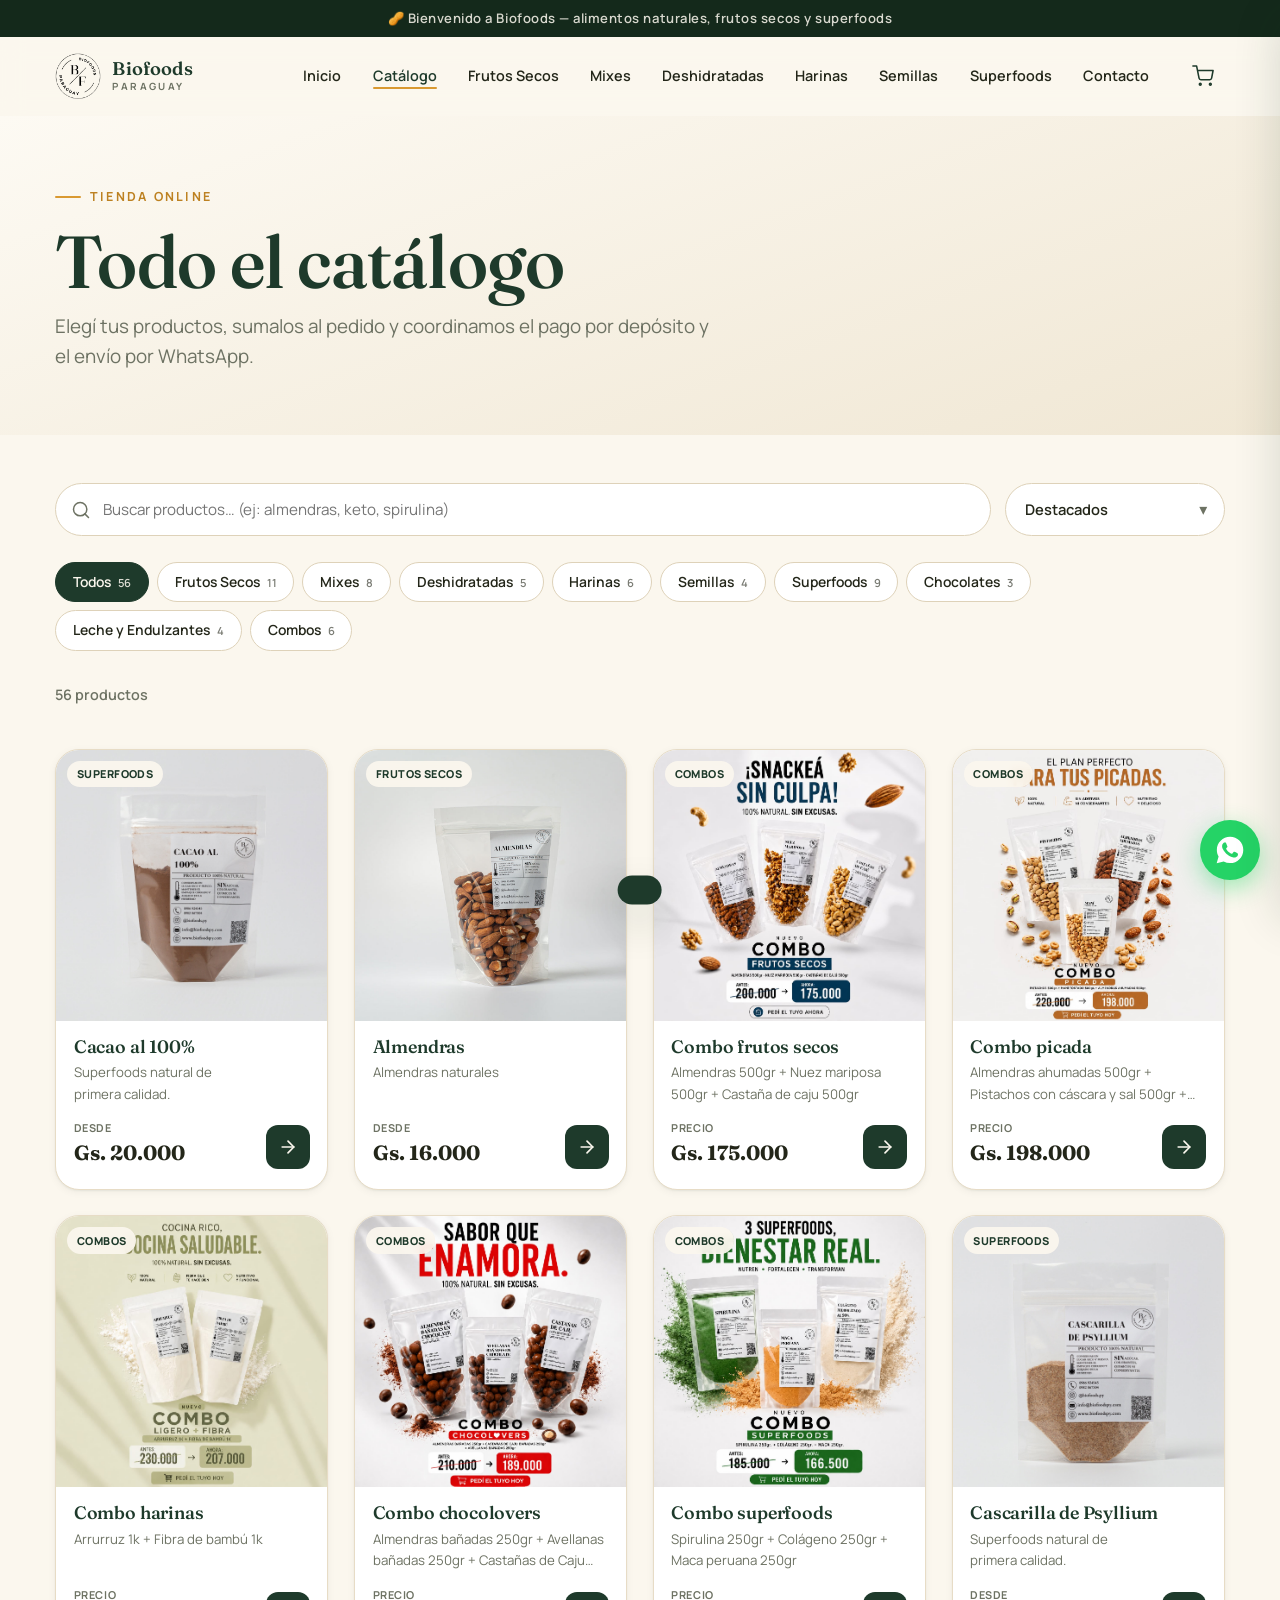
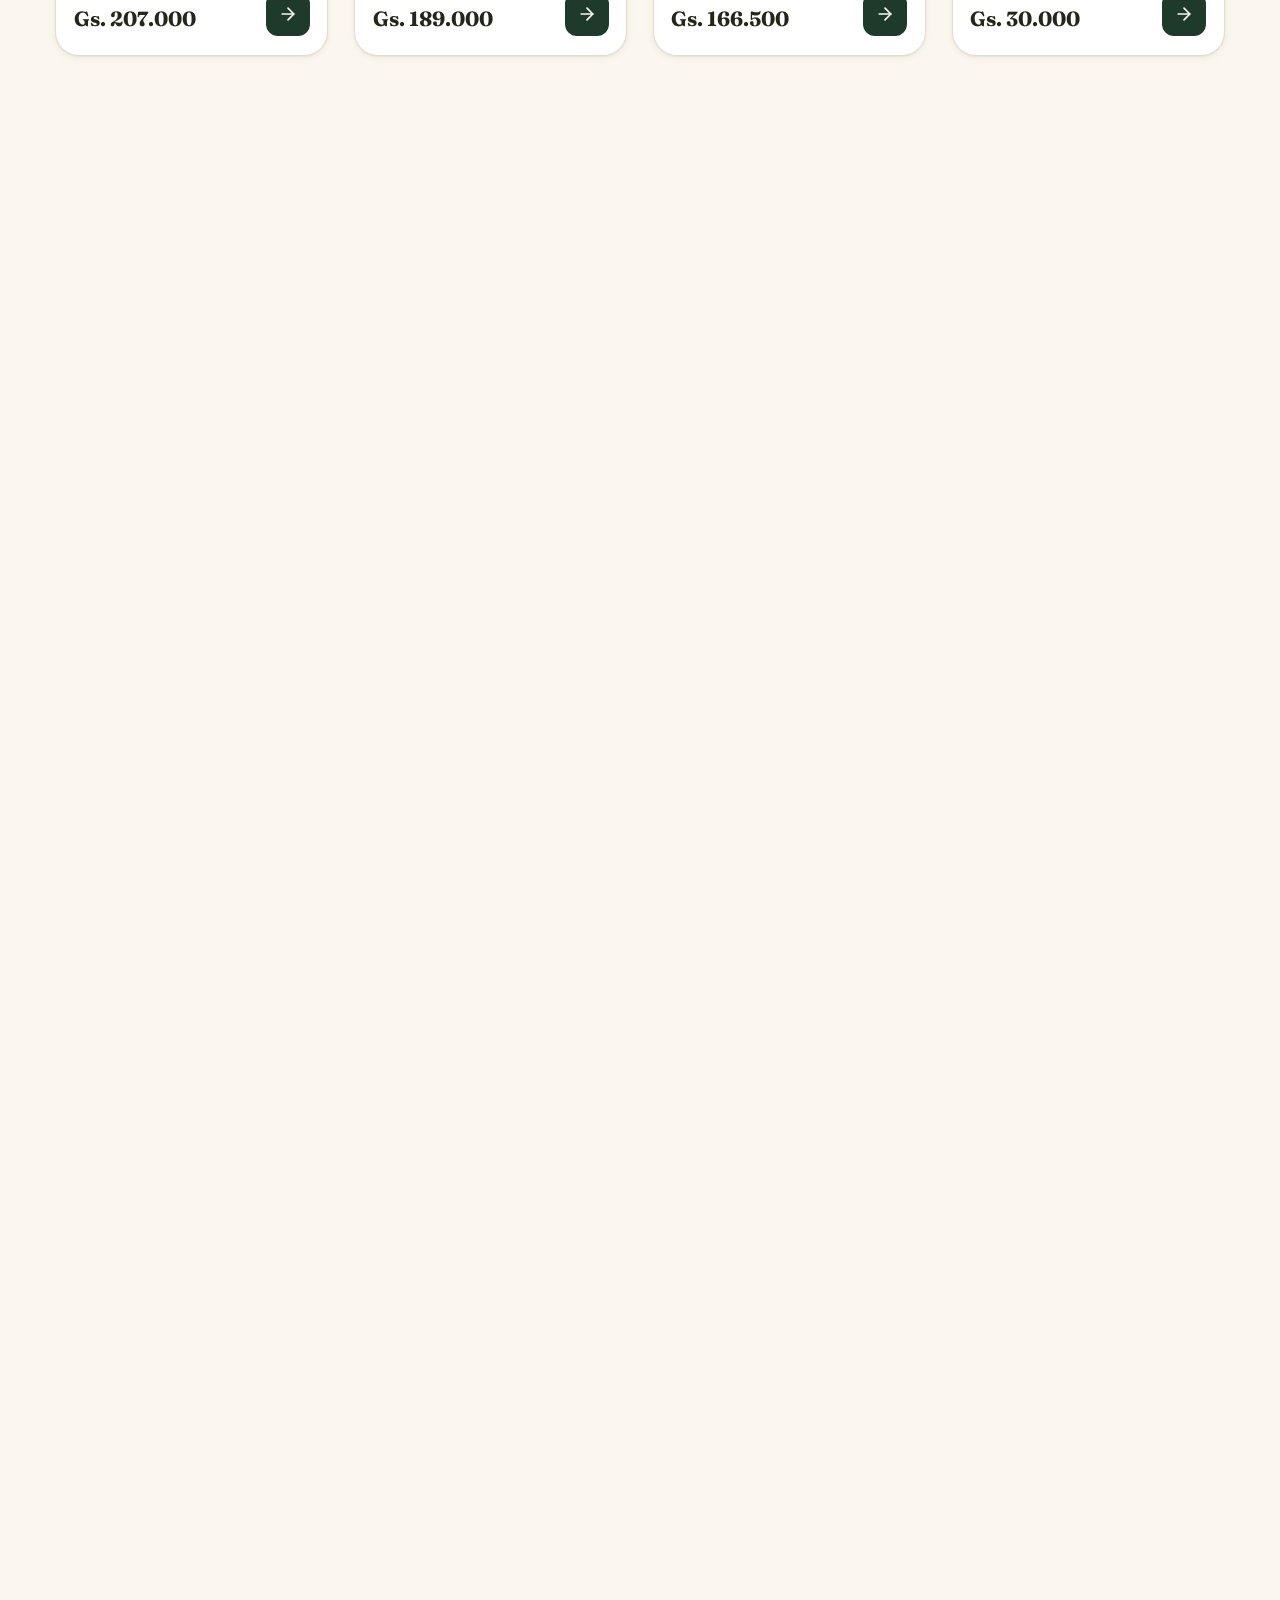
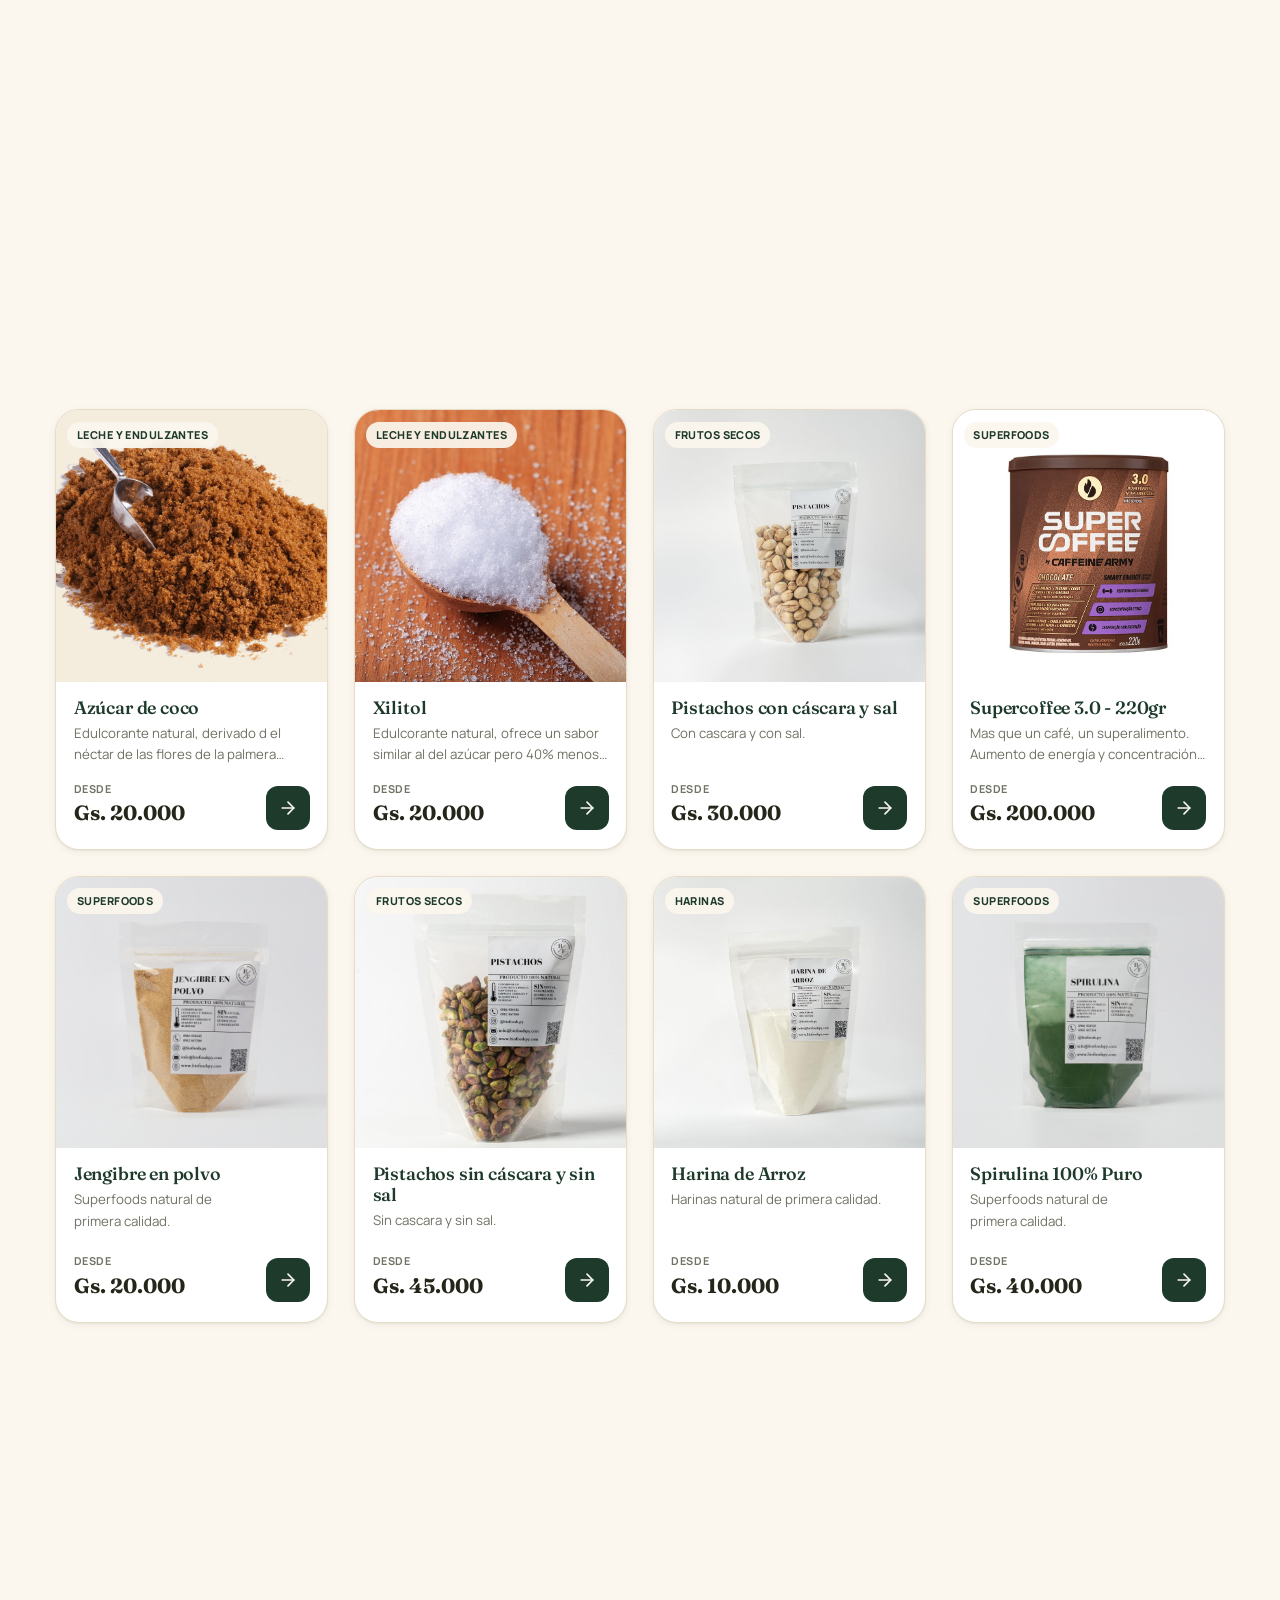
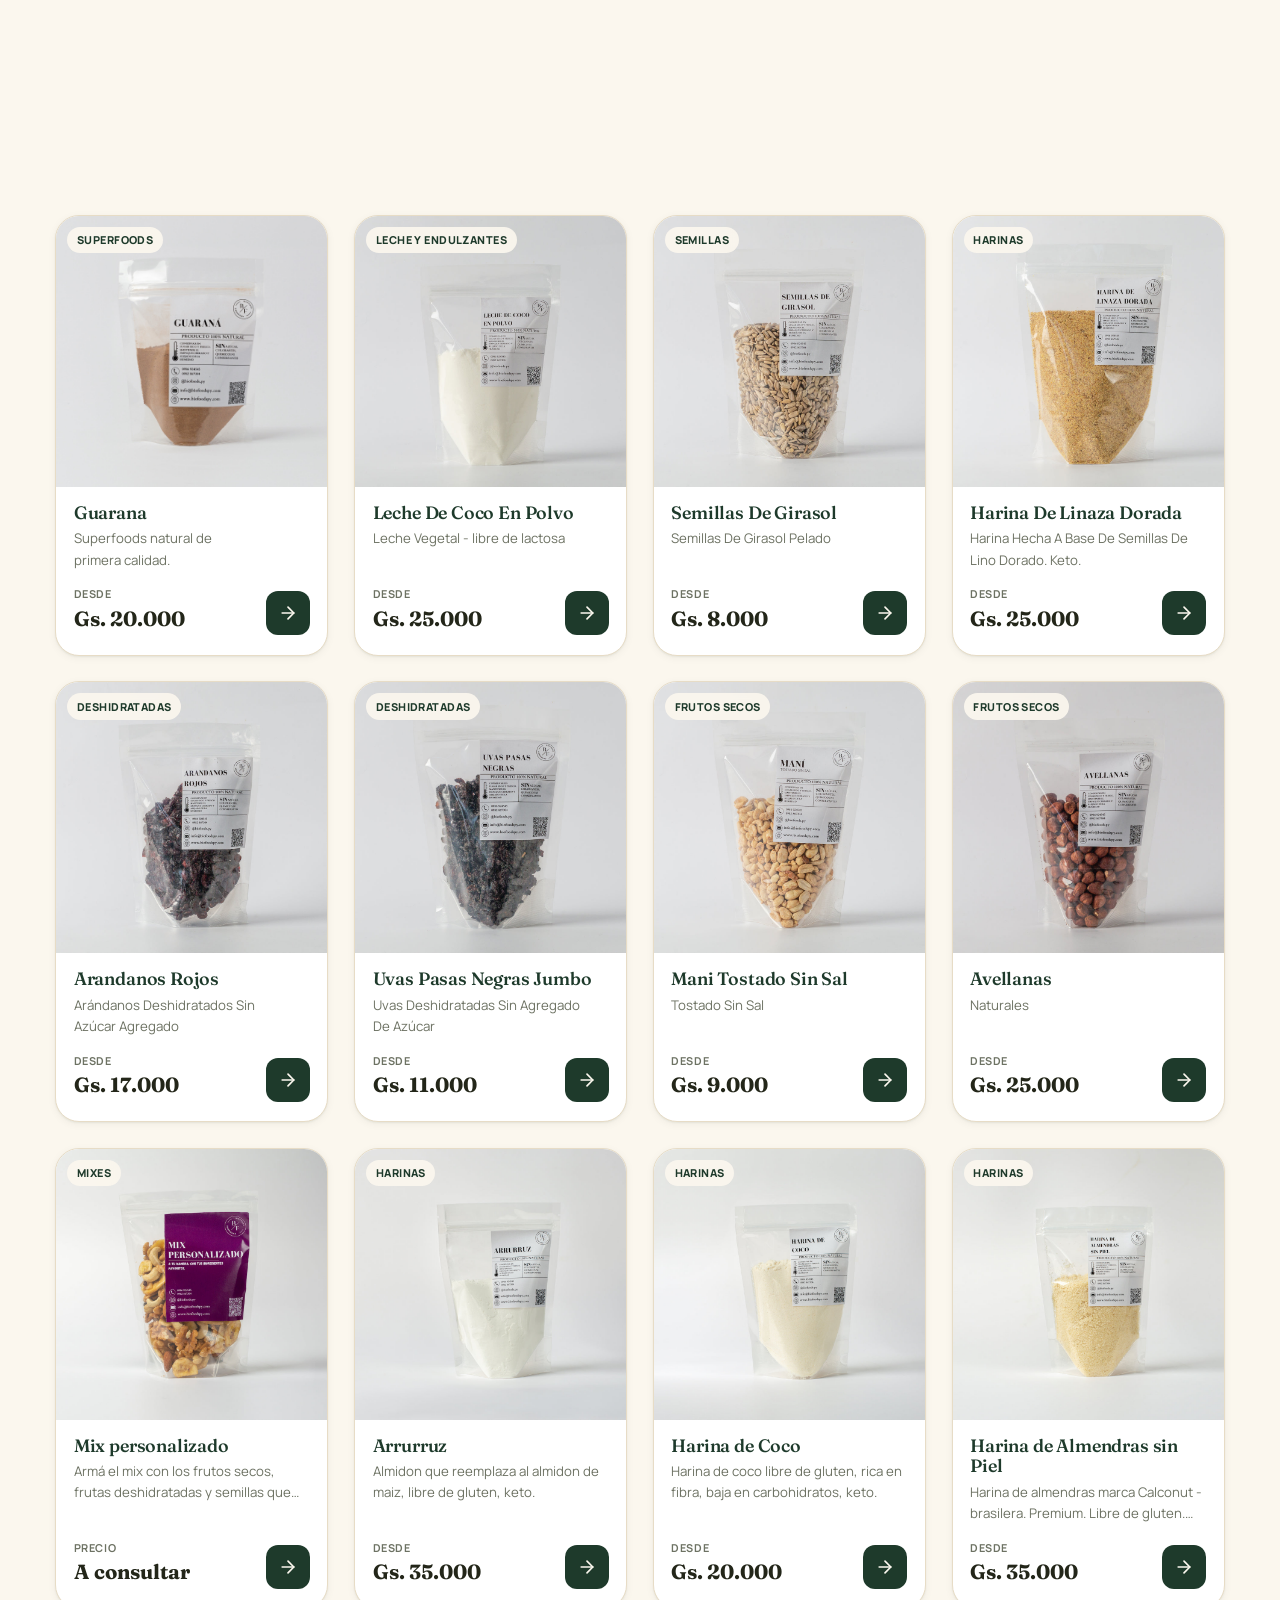
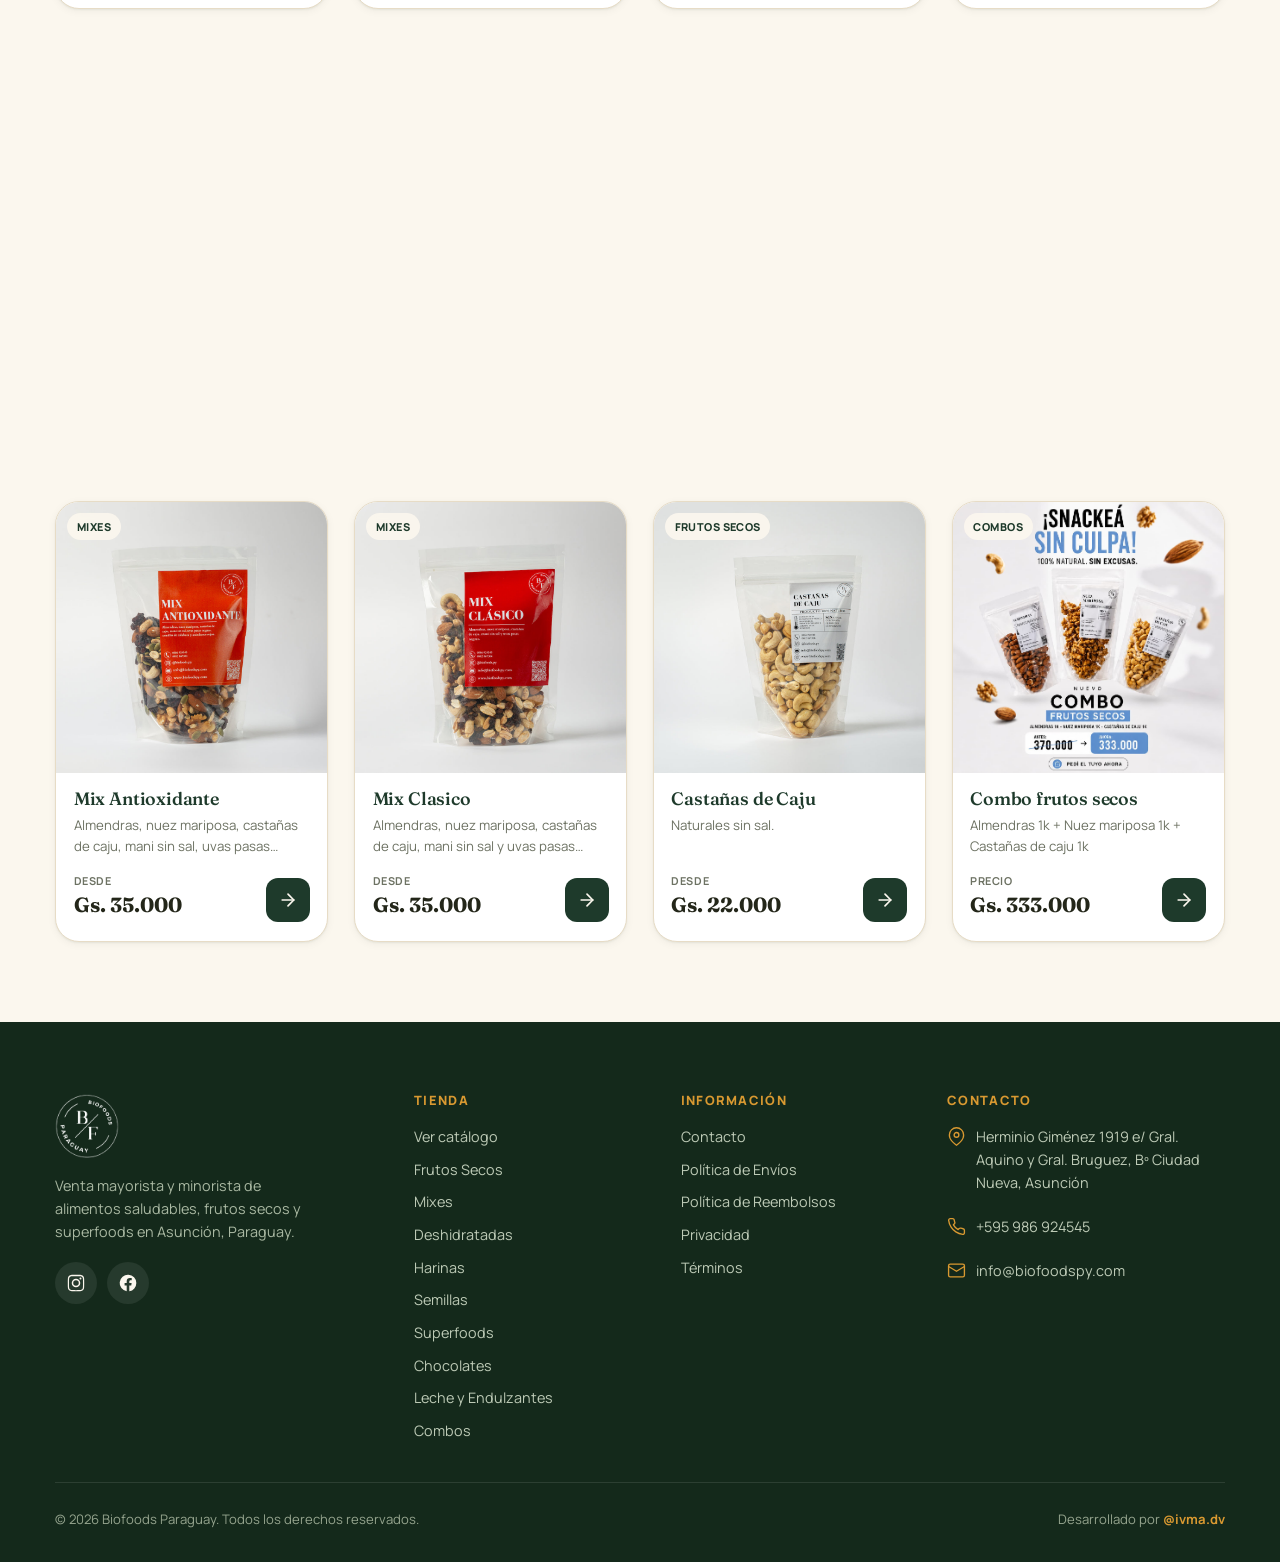
==== catalogo.html @ 7084b458 "Rediseño completo del sitio Biofoods Paraguay (2026) Reconstrucción front-end vanilla (HTML/CSS/JS) " ====
<!DOCTYPE html>
<html lang="es">
<head>
<meta charset="UTF-8">
<meta name="viewport" content="width=device-width, initial-scale=1.0">
<title>Catálogo — Biofoods Paraguay</title>
<meta name="description" content="Explorá todo el catálogo de Biofoods: frutos secos, mixes, frutas deshidratadas, harinas, semillas, superfoods, chocolates, combos y más.">
<link rel="icon" href="assets/img/logo-black.png">
<link rel="preconnect" href="https://fonts.googleapis.com">
<link rel="preconnect" href="https://fonts.gstatic.com" crossorigin>
<link href="https://fonts.googleapis.com/css2?family=Fraunces:opsz,wght@9..144,400;9..144,500;9..144,560;9..144,600&family=Manrope:wght@400;500;600;700;800&display=swap" rel="stylesheet">
<link rel="stylesheet" href="css/styles.css">
</head>
<body data-page="catalog">
<div id="header-root"></div>

<main>
  <section class="page-hero">
    <div class="container">
      <span class="eyebrow">Tienda online</span>
      <h1 id="catTitle">Todo el catálogo</h1>
      <p class="lead">Elegí tus productos, sumalos al pedido y coordinamos el pago por depósito y el envío por WhatsApp.</p>
    </div>
  </section>

  <section class="catalog-head">
    <div class="container">
      <div class="filter-bar">
        <div class="search-box">
          <svg viewBox="0 0 24 24" fill="none" stroke="currentColor" stroke-width="1.8" stroke-linecap="round"><circle cx="11" cy="11" r="8"/><line x1="21" y1="21" x2="16.65" y2="16.65"/></svg>
          <input id="catSearch" type="search" placeholder="Buscar productos… (ej: almendras, keto, spirulina)" aria-label="Buscar productos">
        </div>
        <div class="select-wrap">
          <select id="catSort" aria-label="Ordenar">
            <option value="featured">Destacados</option>
            <option value="price-asc">Precio: menor a mayor</option>
            <option value="price-desc">Precio: mayor a menor</option>
            <option value="az">Nombre A-Z</option>
          </select>
        </div>
      </div>
      <div class="chips" id="catChips"></div>
      <p class="result-info" id="catResult"></p>
    </div>
  </section>

  <section class="container" style="padding-bottom:clamp(3rem,7vw,5rem)">
    <div class="product-grid" id="catalogGrid"></div>
  </section>
</main>

<div id="footer-root"></div>
<script src="js/catalog-data.js"></script>
<script src="js/app.js"></script>
</body>
</html>
---- css/styles.css ----
/* =========================================================
   Biofoods Paraguay — Rediseño 2026
   Design system: Forest green + warm cream + honey amber
   Fraunces (display) + Manrope (text)
   ========================================================= */

/* ---------- Reset ---------- */
*,*::before,*::after{box-sizing:border-box;margin:0;padding:0}
html{-webkit-text-size-adjust:100%;scroll-behavior:smooth}
img,svg,video{display:block;max-width:100%;height:auto}
button,input,select,textarea{font:inherit;color:inherit}
button{cursor:pointer;background:none;border:none}
a{color:inherit;text-decoration:none}
ul{list-style:none}
:focus-visible{outline:2px solid var(--forest);outline-offset:3px;border-radius:4px}

/* ---------- Tokens ---------- */
:root{
  --forest:#1e3a2b;
  --forest-600:#2f5340;
  --forest-500:#3c6650;
  --pine:#14291b;
  --cream:#fbf7ee;
  --cream-2:#f4ecdd;
  --sand:#e7dcc6;
  --sand-line:#ded2b9;
  --amber:#d99931;
  --amber-600:#bd8121;
  --terracotta:#bd6440;
  --ink:#232619;
  --muted:#6d7263;
  --white:#fff;

  --font-display:"Fraunces",Georgia,"Times New Roman",serif;
  --font-sans:"Manrope",system-ui,-apple-system,Segoe UI,Roboto,sans-serif;

  --maxw:1240px;
  --gap:clamp(1rem,3vw,2rem);
  --radius:14px;
  --radius-lg:24px;
  --radius-xl:32px;
  --shadow-sm:0 1px 2px rgba(20,41,27,.06),0 2px 8px rgba(20,41,27,.05);
  --shadow-md:0 6px 18px rgba(20,41,27,.09),0 2px 6px rgba(20,41,27,.05);
  --shadow-lg:0 18px 44px rgba(20,41,27,.16);
  --ease:cubic-bezier(.22,.61,.36,1);
  --header-h:78px;
}

/* ---------- Base ---------- */
body{
  font-family:var(--font-sans);
  color:var(--ink);
  background:var(--cream);
  line-height:1.6;
  font-size:1rem;
  -webkit-font-smoothing:antialiased;
  overflow-x:clip;
}
html{overflow-x:clip}
body.no-scroll{overflow:hidden}

h1,h2,h3,h4{font-family:var(--font-display);font-weight:560;line-height:1.06;letter-spacing:-.01em;color:var(--forest)}
h1{font-size:clamp(2.4rem,6vw,4.6rem)}
h2{font-size:clamp(1.9rem,4.2vw,3rem)}
h3{font-size:clamp(1.25rem,2.4vw,1.7rem)}
p{text-wrap:pretty}

.container{max-width:var(--maxw);margin-inline:auto;padding-inline:clamp(1.1rem,4vw,2.2rem)}
.section{padding-block:clamp(3.5rem,8vw,6.5rem)}
.section--tight{padding-block:clamp(2.5rem,5vw,4rem)}
.bg-cream2{background:var(--cream-2)}
.bg-forest{background:var(--forest);color:var(--cream)}
.bg-forest h1,.bg-forest h2,.bg-forest h3{color:var(--cream)}

.eyebrow{
  font-family:var(--font-sans);font-weight:700;font-size:.78rem;
  letter-spacing:.18em;text-transform:uppercase;color:var(--amber-600);
  display:inline-flex;align-items:center;gap:.55rem;margin-bottom:1rem;
}
.eyebrow::before{content:"";width:26px;height:2px;background:var(--amber);border-radius:2px}
.bg-forest .eyebrow{color:var(--amber)}
.lead{font-size:clamp(1.02rem,1.6vw,1.18rem);color:var(--muted);max-width:56ch}
.bg-forest .lead{color:#d9e4d5}

.section-head{max-width:640px;margin-bottom:clamp(2rem,4vw,3rem)}
.section-head.center{margin-inline:auto;text-align:center}
.section-head.center .eyebrow{justify-content:center}
.section-head.center .lead{margin-inline:auto}

/* ---------- Buttons ---------- */
.btn{
  --bg:var(--forest);--fg:var(--cream);
  display:inline-flex;align-items:center;justify-content:center;gap:.55rem;
  background:var(--bg);color:var(--fg);
  font-weight:700;font-size:.95rem;letter-spacing:.01em;
  padding:.92em 1.7em;border-radius:100px;
  transition:transform .25s var(--ease),box-shadow .25s var(--ease),background .25s var(--ease);
  box-shadow:var(--shadow-sm);white-space:nowrap;
}
.btn:hover{transform:translateY(-2px);box-shadow:var(--shadow-md);background:var(--forest-600)}
.btn:active{transform:translateY(0)}
.btn--amber{--bg:var(--amber);--fg:#3a2a08}
.btn--amber:hover{background:var(--amber-600)}
.btn--ghost{--bg:transparent;--fg:var(--forest);box-shadow:inset 0 0 0 1.6px var(--sand-line)}
.btn--ghost:hover{background:var(--white);box-shadow:inset 0 0 0 1.6px var(--forest)}
.btn--light{--bg:var(--cream);--fg:var(--forest)}
.btn--light:hover{background:#fff}
.btn--wa{--bg:#25d366;--fg:#08331a}
.btn--wa:hover{background:#1eb257}
.btn--block{width:100%}
.btn--lg{padding:1.05em 2em;font-size:1rem}
.btn svg{width:1.15em;height:1.15em}

.link-arrow{display:inline-flex;align-items:center;gap:.4rem;font-weight:700;color:var(--forest);
  border-bottom:2px solid transparent;transition:gap .25s var(--ease),border-color .25s}
.link-arrow:hover{gap:.7rem;border-color:var(--amber)}

/* ---------- Header ---------- */
.site-header{position:sticky;top:0;z-index:60;
  background:color-mix(in srgb,var(--cream) 88%,transparent);
  backdrop-filter:blur(12px);-webkit-backdrop-filter:blur(12px);
  border-bottom:1px solid transparent;transition:box-shadow .3s var(--ease),border-color .3s,background .3s}
.site-header.scrolled{box-shadow:0 6px 24px rgba(20,41,27,.07);border-color:var(--sand-line);
  background:color-mix(in srgb,var(--cream) 94%,transparent)}
.header-bar{display:flex;align-items:center;gap:1.2rem;height:var(--header-h)}
.brand{display:flex;align-items:center;gap:.7rem;flex-shrink:0}
.brand img{width:46px;height:46px}
.brand__text{display:flex;flex-direction:column;line-height:1}
.brand__name{font-family:var(--font-display);font-weight:600;font-size:1.15rem;color:var(--forest);letter-spacing:.01em}
.brand__tag{font-size:.62rem;letter-spacing:.24em;text-transform:uppercase;color:var(--muted);font-weight:700;margin-top:3px}

.main-nav{margin-left:auto}
.main-nav ul{display:flex;align-items:center;gap:.35rem}
.main-nav a{font-weight:600;font-size:.9rem;padding:.55rem .8rem;border-radius:100px;color:var(--ink);
  transition:background .2s,color .2s;position:relative}
.main-nav a:hover{background:var(--cream-2);color:var(--forest)}
.main-nav a.active{color:var(--forest)}
.main-nav a.active::after{content:"";position:absolute;left:.8rem;right:.8rem;bottom:.34rem;height:2px;background:var(--amber);border-radius:2px}

.header-actions{display:flex;align-items:center;gap:.35rem}
.icon-btn{width:44px;height:44px;border-radius:50%;display:grid;place-items:center;color:var(--forest);
  transition:background .2s,transform .2s;position:relative}
.icon-btn:hover{background:var(--cream-2)}
.icon-btn svg{width:22px;height:22px;stroke-width:1.7}
.cart-count{position:absolute;top:4px;right:3px;min-width:19px;height:19px;padding:0 5px;border-radius:100px;
  background:var(--amber);color:#3a2a08;font-size:.68rem;font-weight:800;display:grid;place-items:center;
  transform:scale(0);transition:transform .3s var(--ease)}
.cart-count.show{transform:scale(1)}
.nav-toggle{display:none}

/* Mobile menu */
.mobile-nav{position:fixed;inset:0;z-index:70;background:var(--cream);padding:1.2rem;
  transform:translateX(100%);transition:transform .38s var(--ease);display:flex;flex-direction:column;visibility:hidden}
.mobile-nav.open{transform:translateX(0);visibility:visible}
.mobile-nav__top{display:flex;justify-content:space-between;align-items:center;height:var(--header-h)}
.mobile-nav ul{margin-top:1rem;display:flex;flex-direction:column;gap:.2rem}
.mobile-nav a{display:block;font-family:var(--font-display);font-size:1.5rem;color:var(--forest);
  padding:.7rem .4rem;border-bottom:1px solid var(--sand)}
.mobile-nav__footer{margin-top:auto;display:flex;gap:.8rem;padding-top:1.2rem}

/* ---------- Announcement ---------- */
.announce{background:var(--pine);color:var(--cream);text-align:center;font-size:.82rem;font-weight:600;
  letter-spacing:.04em;padding:.5rem 1rem}
.announce span{opacity:.85}

/* ---------- Hero ---------- */
.hero{position:relative;overflow:hidden;background:linear-gradient(160deg,#fdfaf3,#f2e9d7)}
.hero__grid{display:grid;grid-template-columns:1.05fr .95fr;gap:clamp(1.5rem,4vw,3.5rem);align-items:center;
  padding-block:clamp(2.5rem,6vw,4.5rem)}
.hero__content{max-width:33rem}
.hero h1{margin-bottom:1.3rem}
.hero h1 em{font-style:italic;color:var(--amber-600)}
.hero__lead{font-size:clamp(1.05rem,1.7vw,1.25rem);color:var(--muted);margin-bottom:2rem}
.hero__cta{display:flex;flex-wrap:wrap;gap:.8rem}
.hero__stats{display:flex;gap:2.2rem;margin-top:2.6rem;flex-wrap:wrap}
.hero__stat b{font-family:var(--font-display);font-size:1.9rem;color:var(--forest);display:block;line-height:1}
.hero__stat span{font-size:.82rem;color:var(--muted);font-weight:600}
.hero__visual{position:relative}
.hero__visual img{width:100%;border-radius:var(--radius-xl);box-shadow:var(--shadow-lg);object-fit:cover;aspect-ratio:4/5}
.hero__badge{position:absolute;bottom:-18px;left:-18px;background:var(--white);border-radius:20px;
  padding:1rem 1.2rem;box-shadow:var(--shadow-md);display:flex;align-items:center;gap:.75rem;max-width:230px}
.hero__badge .dot{width:42px;height:42px;border-radius:12px;background:var(--cream-2);display:grid;place-items:center;font-size:1.4rem;flex-shrink:0}
.hero__badge b{display:block;font-size:.9rem;color:var(--forest)}
.hero__badge span{font-size:.76rem;color:var(--muted)}
.hero__leaf{position:absolute;font-size:2rem;opacity:.5;animation:float 6s ease-in-out infinite}

@keyframes float{0%,100%{transform:translateY(0) rotate(0)}50%{transform:translateY(-12px) rotate(6deg)}}

/* ---------- Marquee / trust strip ---------- */
.trust{background:var(--forest);color:var(--cream);overflow:hidden;padding:.9rem 0}
.trust__track{display:flex;gap:3rem;width:max-content;animation:marquee 28s linear infinite}
.trust__track span{display:inline-flex;align-items:center;gap:.6rem;font-weight:600;font-size:.92rem;white-space:nowrap;opacity:.92}
.trust__track span::before{content:"✦";color:var(--amber)}
@keyframes marquee{to{transform:translateX(-50%)}}

/* ---------- Category tiles ---------- */
.cat-grid{display:grid;grid-template-columns:repeat(auto-fill,minmax(180px,1fr));gap:1rem}
.cat-tile{position:relative;border-radius:var(--radius-lg);overflow:hidden;background:var(--forest);
  aspect-ratio:1/1.05;display:flex;flex-direction:column;justify-content:flex-end;padding:1.1rem;
  color:var(--cream);isolation:isolate;transition:transform .35s var(--ease),box-shadow .35s var(--ease)}
.cat-tile img{position:absolute;inset:0;width:100%;height:100%;object-fit:cover;z-index:-2;transition:transform .6s var(--ease)}
.cat-tile::after{content:"";position:absolute;inset:0;z-index:-1;
  background:linear-gradient(to top,rgba(20,41,27,.82) 8%,rgba(20,41,27,.15) 60%,rgba(20,41,27,.35))}
.cat-tile:hover{transform:translateY(-6px);box-shadow:var(--shadow-lg)}
.cat-tile:hover img{transform:scale(1.08)}
.cat-tile b{font-family:var(--font-display);font-size:1.2rem;line-height:1.1}
.cat-tile small{font-size:.78rem;opacity:.82;font-weight:600;margin-top:.15rem}
.cat-tile .arrow{position:absolute;top:1rem;right:1rem;width:34px;height:34px;border-radius:50%;
  background:rgba(251,247,238,.16);backdrop-filter:blur(4px);display:grid;place-items:center;
  transition:background .3s,transform .3s}
.cat-tile:hover .arrow{background:var(--amber);color:#3a2a08;transform:rotate(-45deg)}

/* ---------- Product card ---------- */
.product-grid{display:grid;grid-template-columns:repeat(auto-fill,minmax(230px,1fr));gap:clamp(1rem,2.2vw,1.6rem)}
.card{background:var(--white);border-radius:var(--radius-lg);overflow:hidden;box-shadow:var(--shadow-sm);
  border:1px solid var(--sand);display:flex;flex-direction:column;
  transition:transform .3s var(--ease),box-shadow .3s var(--ease),border-color .3s}
.card:hover{transform:translateY(-6px);box-shadow:var(--shadow-md);border-color:var(--sand-line)}
.card__media{position:relative;aspect-ratio:1/1;background:var(--cream-2);overflow:hidden}
.card__media img{width:100%;height:100%;object-fit:cover;transition:transform .55s var(--ease)}
.card:hover .card__media img{transform:scale(1.06)}
.card__cat{position:absolute;top:.7rem;left:.7rem;background:rgba(251,247,238,.92);color:var(--forest);
  font-size:.68rem;font-weight:800;letter-spacing:.04em;text-transform:uppercase;padding:.28rem .6rem;border-radius:100px;backdrop-filter:blur(4px)}
.card__quick{position:absolute;inset-inline:.7rem;bottom:.7rem;transform:translateY(130%);opacity:0;
  transition:transform .35s var(--ease),opacity .35s var(--ease)}
.card:hover .card__quick{transform:translateY(0);opacity:1}
.card__body{padding:1rem 1.1rem 1.2rem;display:flex;flex-direction:column;flex:1}
.card__title{font-family:var(--font-display);font-size:1.12rem;color:var(--forest);line-height:1.15;margin-bottom:.3rem}
.card__desc{font-size:.83rem;color:var(--muted);margin-bottom:.9rem;display:-webkit-box;-webkit-line-clamp:2;-webkit-box-orient:vertical;overflow:hidden;min-height:2.1em}
.card__foot{margin-top:auto;display:flex;align-items:flex-end;justify-content:space-between;gap:.6rem}
.card__price small{display:block;font-size:.68rem;color:var(--muted);font-weight:700;text-transform:uppercase;letter-spacing:.05em}
.card__price b{font-family:var(--font-display);font-size:1.28rem;color:var(--ink)}
.card__add{width:44px;height:44px;border-radius:12px;background:var(--forest);color:var(--cream);display:grid;place-items:center;
  transition:background .25s,transform .25s}
.card__add:hover{background:var(--amber);color:#3a2a08;transform:scale(1.06)}
.card__add svg{width:20px;height:20px}

/* ---------- Benefits ---------- */
.benefits{display:grid;grid-template-columns:repeat(auto-fit,minmax(220px,1fr));gap:1.4rem}
.benefit{text-align:left}
.benefit__ic{width:56px;height:56px;border-radius:16px;background:var(--cream-2);display:grid;place-items:center;font-size:1.7rem;margin-bottom:1rem}
.bg-forest .benefit__ic{background:var(--forest-600)}
.benefit h3{font-size:1.15rem;margin-bottom:.4rem}
.benefit p{font-size:.9rem;color:var(--muted)}
.bg-forest .benefit p{color:#cddac8}

/* ---------- Split / about ---------- */
.split{display:grid;grid-template-columns:1fr 1fr;gap:clamp(2rem,5vw,4rem);align-items:center}
.split__media img{border-radius:var(--radius-xl);box-shadow:var(--shadow-md);width:100%;aspect-ratio:1/1;object-fit:cover}
.check-list{display:grid;gap:.7rem;margin-top:1.6rem}
.check-list li{display:flex;gap:.7rem;align-items:flex-start;font-weight:500}
.check-list li::before{content:"";flex-shrink:0;width:24px;height:24px;border-radius:50%;margin-top:2px;
  background:var(--amber) url("data:image/svg+xml,%3Csvg xmlns='http://www.w3.org/2000/svg' viewBox='0 0 24 24' fill='none' stroke='%233a2a08' stroke-width='3.2' stroke-linecap='round' stroke-linejoin='round'%3E%3Cpolyline points='20 6 9 17 4 12'/%3E%3C/svg%3E") center/14px no-repeat}

/* ---------- Combo banner ---------- */
.combo-cta{background:var(--forest);border-radius:var(--radius-xl);padding:clamp(2rem,5vw,3.5rem);
  color:var(--cream);display:grid;grid-template-columns:1.3fr .7fr;gap:2rem;align-items:center;overflow:hidden;position:relative}
.combo-cta h2{color:var(--cream)}
.combo-cta__img{position:relative}
.combo-cta__img img{border-radius:var(--radius-lg);box-shadow:var(--shadow-lg);aspect-ratio:1/1;object-fit:cover}

/* ---------- Filters bar ---------- */
.catalog-head{padding-block:clamp(2rem,5vw,3rem) 1.5rem}
.filter-bar{display:flex;flex-wrap:wrap;gap:.9rem;align-items:center;margin-bottom:1.6rem}
.search-box{position:relative;flex:1;min-width:240px}
.search-box svg{position:absolute;left:1rem;top:50%;transform:translateY(-50%);width:20px;height:20px;color:var(--muted)}
.search-box input{width:100%;padding:.85rem 1rem .85rem 2.9rem;border-radius:100px;border:1.6px solid var(--sand-line);
  background:var(--white);font-size:.95rem;transition:border-color .2s,box-shadow .2s}
.search-box input:focus{outline:none;border-color:var(--forest);box-shadow:0 0 0 4px rgba(30,58,43,.08)}
.select-wrap{position:relative}
.select-wrap select{appearance:none;padding:.85rem 2.6rem .85rem 1.2rem;border-radius:100px;border:1.6px solid var(--sand-line);
  background:var(--white);font-weight:600;font-size:.92rem;cursor:pointer}
.select-wrap::after{content:"▾";position:absolute;right:1.1rem;top:50%;transform:translateY(-50%);color:var(--muted);pointer-events:none}

.chips{display:flex;flex-wrap:wrap;gap:.5rem;margin-bottom:2rem}
.chip{padding:.5rem 1.05rem;border-radius:100px;font-weight:600;font-size:.87rem;background:var(--white);
  border:1.5px solid var(--sand-line);color:var(--ink);transition:all .2s var(--ease)}
.chip:hover{border-color:var(--forest)}
.chip.active{background:var(--forest);color:var(--cream);border-color:var(--forest)}
.chip .n{opacity:.6;font-size:.8em;margin-left:.25rem}
.chip.active .n{opacity:.85}

.result-info{color:var(--muted);font-size:.9rem;margin-bottom:1.2rem;font-weight:600}
.empty-state{text-align:center;padding:4rem 1rem;color:var(--muted)}
.empty-state span{font-size:3rem;display:block;margin-bottom:1rem}

/* ---------- Product detail ---------- */
.pd-grid{display:grid;grid-template-columns:1fr 1fr;gap:clamp(1.5rem,4vw,3.5rem);align-items:start}
.pd-gallery{position:sticky;top:calc(var(--header-h) + 1.2rem)}
.pd-main{border-radius:var(--radius-xl);overflow:hidden;background:var(--cream-2);aspect-ratio:1/1;box-shadow:var(--shadow-sm)}
.pd-main img{width:100%;height:100%;object-fit:cover}
.pd-thumbs{display:flex;gap:.7rem;margin-top:.8rem;flex-wrap:wrap}
.pd-thumbs button{width:74px;height:74px;border-radius:14px;overflow:hidden;border:2px solid transparent;background:var(--cream-2)}
.pd-thumbs button.active{border-color:var(--forest)}
.pd-thumbs img{width:100%;height:100%;object-fit:cover}
.pd-info .breadcrumb{font-size:.83rem;color:var(--muted);font-weight:600;margin-bottom:1rem;display:flex;gap:.4rem;flex-wrap:wrap}
.pd-info .breadcrumb a:hover{color:var(--forest)}
.pd-cat-tag{display:inline-block;background:var(--cream-2);color:var(--forest);font-size:.72rem;font-weight:800;
  letter-spacing:.05em;text-transform:uppercase;padding:.3rem .7rem;border-radius:100px;margin-bottom:1rem}
.pd-info h1{font-size:clamp(2rem,4vw,2.9rem);margin-bottom:1rem}
.pd-desc{color:var(--muted);font-size:1.02rem;margin-bottom:1.8rem;max-width:48ch}
.pd-price{font-family:var(--font-display);font-size:2.2rem;color:var(--forest);margin-bottom:.3rem}
.pd-price small{font-size:.9rem;color:var(--muted);font-family:var(--font-sans);font-weight:600}
.pd-section-label{font-weight:800;font-size:.8rem;letter-spacing:.08em;text-transform:uppercase;color:var(--muted);margin:1.6rem 0 .7rem}
.size-opts{display:flex;flex-wrap:wrap;gap:.6rem}
.size-opt{padding:.7rem 1.15rem;border-radius:12px;border:1.8px solid var(--sand-line);background:var(--white);
  font-weight:700;font-size:.9rem;transition:all .2s var(--ease);display:flex;flex-direction:column;align-items:center;gap:.1rem;min-width:88px}
.size-opt small{font-weight:600;font-size:.76rem;color:var(--muted)}
.size-opt:hover{border-color:var(--forest)}
.size-opt.active{border-color:var(--forest);background:var(--forest);color:var(--cream)}
.size-opt.active small{color:#cddac8}
.pd-buy{display:flex;gap:.8rem;align-items:stretch;margin-top:1.8rem;flex-wrap:wrap}
.qty{display:flex;align-items:center;border:1.8px solid var(--sand-line);border-radius:100px;overflow:hidden;background:var(--white)}
.qty button{width:46px;height:52px;font-size:1.3rem;color:var(--forest);display:grid;place-items:center;transition:background .2s}
.qty button:hover{background:var(--cream-2)}
.qty input{width:44px;text-align:center;border:none;font-weight:800;background:transparent}
.pd-meta{margin-top:2rem;border-top:1px solid var(--sand);padding-top:1.5rem;display:grid;gap:.8rem}
.pd-meta div{display:flex;gap:.7rem;align-items:center;font-size:.9rem;color:var(--muted)}
.pd-meta svg{width:22px;height:22px;color:var(--forest);flex-shrink:0}

/* ---------- Cart drawer ---------- */
.overlay{position:fixed;inset:0;background:rgba(20,41,27,.42);backdrop-filter:blur(2px);z-index:80;
  opacity:0;visibility:hidden;transition:opacity .3s,visibility .3s}
.overlay.open{opacity:1;visibility:visible}
.drawer{position:fixed;top:0;right:0;height:100dvh;width:min(430px,100%);background:var(--cream);z-index:90;
  display:flex;flex-direction:column;transform:translateX(100%);transition:transform .4s var(--ease);box-shadow:var(--shadow-lg)}
.drawer.open{transform:translateX(0)}
.drawer__head{display:flex;align-items:center;justify-content:space-between;padding:1.3rem 1.4rem;border-bottom:1px solid var(--sand)}
.drawer__head h3{font-size:1.35rem}
.drawer__body{flex:1;overflow-y:auto;padding:1.2rem 1.4rem;display:flex;flex-direction:column;gap:1rem}
.cart-item{display:grid;grid-template-columns:74px 1fr auto;gap:.9rem;align-items:center}
.cart-item img{width:74px;height:74px;border-radius:12px;object-fit:cover;background:var(--cream-2)}
.cart-item__t{font-family:var(--font-display);font-size:1rem;color:var(--forest);line-height:1.1}
.cart-item__s{font-size:.78rem;color:var(--muted);font-weight:600;margin:.15rem 0 .4rem}
.cart-item__ctrl{display:flex;align-items:center;gap:.5rem}
.cart-item__ctrl .miniqty{display:flex;align-items:center;border:1.4px solid var(--sand-line);border-radius:100px;background:var(--white)}
.cart-item__ctrl .miniqty button{width:28px;height:28px;font-size:1rem;color:var(--forest);display:grid;place-items:center}
.cart-item__ctrl .miniqty span{min-width:22px;text-align:center;font-weight:800;font-size:.85rem}
.cart-item__price{font-family:var(--font-display);font-weight:600;color:var(--ink);text-align:right;white-space:nowrap}
.cart-item__rm{font-size:.74rem;color:var(--terracotta);font-weight:700;margin-top:.35rem}
.cart-empty{text-align:center;color:var(--muted);margin:auto;padding:2rem}
.cart-empty span{font-size:3rem;display:block;margin-bottom:.8rem}
.drawer__foot{border-top:1px solid var(--sand);padding:1.3rem 1.4rem;background:var(--cream-2)}
.drawer__total{display:flex;justify-content:space-between;align-items:baseline;margin-bottom:1rem}
.drawer__total b{font-family:var(--font-display);font-size:1.7rem;color:var(--forest)}
.drawer__note{font-size:.76rem;color:var(--muted);text-align:center;margin-top:.7rem}

/* ---------- Checkout modal ---------- */
.modal{position:fixed;inset:0;z-index:100;display:grid;place-items:center;padding:1.2rem;
  opacity:0;visibility:hidden;transition:opacity .3s,visibility .3s}
.modal.open{opacity:1;visibility:visible}
.modal__box{background:var(--cream);border-radius:var(--radius-xl);width:min(500px,100%);max-height:90dvh;overflow-y:auto;
  padding:clamp(1.5rem,4vw,2.4rem);box-shadow:var(--shadow-lg);transform:translateY(20px) scale(.98);transition:transform .35s var(--ease)}
.modal.open .modal__box{transform:none}
.modal__box h3{font-size:1.7rem;margin-bottom:.4rem}
.modal__box .sub{color:var(--muted);font-size:.9rem;margin-bottom:1.6rem}
.field{margin-bottom:1.1rem}
.field label{display:block;font-weight:700;font-size:.85rem;margin-bottom:.4rem}
.field input,.field textarea{width:100%;padding:.8rem 1rem;border-radius:12px;border:1.6px solid var(--sand-line);background:var(--white);font-size:.95rem}
.field input:focus,.field textarea:focus{outline:none;border-color:var(--forest);box-shadow:0 0 0 4px rgba(30,58,43,.08)}
.toggle-group{display:grid;grid-template-columns:1fr 1fr;gap:.6rem}
.toggle-opt{border:1.8px solid var(--sand-line);border-radius:14px;padding:.9rem;text-align:center;font-weight:700;background:var(--white);transition:all .2s}
.toggle-opt small{display:block;font-weight:600;font-size:.75rem;color:var(--muted);margin-top:.15rem}
.toggle-opt.active{border-color:var(--forest);background:var(--forest);color:var(--cream)}
.toggle-opt.active small{color:#cddac8}
.deposit-box{background:var(--white);border:1px dashed var(--sand-line);border-radius:14px;padding:1rem 1.1rem;font-size:.85rem;margin:1.2rem 0}
.deposit-box b{color:var(--forest)}
.deposit-box .row{display:flex;justify-content:space-between;gap:1rem;padding:.15rem 0}
.deposit-box .row span:last-child{font-weight:700;color:var(--ink)}
.modal__close{position:absolute;top:1rem;right:1rem}

/* ---------- WhatsApp float ---------- */
.wa-float{position:fixed;right:20px;bottom:20px;z-index:55;width:60px;height:60px;border-radius:50%;
  background:#25d366;display:grid;place-items:center;box-shadow:0 8px 24px rgba(37,211,102,.45);
  transition:transform .3s var(--ease);animation:wa-pulse 2.6s infinite}
.wa-float:hover{transform:scale(1.08)}
.wa-float svg{width:32px;height:32px;fill:#fff}
@keyframes wa-pulse{0%{box-shadow:0 8px 24px rgba(37,211,102,.45),0 0 0 0 rgba(37,211,102,.5)}70%{box-shadow:0 8px 24px rgba(37,211,102,.45),0 0 0 16px rgba(37,211,102,0)}100%{box-shadow:0 8px 24px rgba(37,211,102,.45),0 0 0 0 rgba(37,211,102,0)}}

/* ---------- Footer ---------- */
.site-footer{background:var(--pine);color:#cbd6c6;padding-block:clamp(3rem,6vw,4.5rem) 2rem}
.footer-grid{display:grid;grid-template-columns:1.4fr 1fr 1fr 1.2fr;gap:2.2rem;margin-bottom:2.5rem}
.footer-brand img{width:64px;height:64px;filter:brightness(0) invert(1);margin-bottom:1rem}
.footer-brand p{font-size:.9rem;max-width:30ch;color:#a9b8a2}
.footer-col h4{font-family:var(--font-sans);font-weight:800;font-size:.8rem;letter-spacing:.1em;text-transform:uppercase;
  color:var(--amber);margin-bottom:1.1rem}
.footer-col ul{display:grid;gap:.6rem}
.footer-col a,.footer-col li{font-size:.9rem;color:#bdcab6;transition:color .2s}
.footer-col a:hover{color:var(--cream)}
.footer-contact li{display:flex;gap:.6rem;align-items:flex-start;margin-bottom:.7rem}
.footer-contact svg{width:19px;height:19px;color:var(--amber);flex-shrink:0;margin-top:2px}
.footer-social{display:flex;gap:.6rem;margin-top:1.2rem}
.footer-social a{width:42px;height:42px;border-radius:50%;background:rgba(255,255,255,.08);display:grid;place-items:center;transition:background .2s,transform .2s}
.footer-social a:hover{background:var(--amber);transform:translateY(-3px)}
.footer-social svg{width:20px;height:20px;fill:var(--cream)}
.footer-bottom{border-top:1px solid rgba(255,255,255,.1);padding-top:1.6rem;display:flex;justify-content:space-between;
  flex-wrap:wrap;gap:1rem;font-size:.82rem;color:#95a48e}
.footer-bottom a:hover{color:var(--cream)}

/* ---------- Reveal animations ---------- */
[data-reveal]{opacity:0;transform:translateY(28px);transition:opacity .7s var(--ease),transform .7s var(--ease)}
[data-reveal].in{opacity:1;transform:none}
[data-reveal][data-delay="1"]{transition-delay:.08s}
[data-reveal][data-delay="2"]{transition-delay:.16s}
[data-reveal][data-delay="3"]{transition-delay:.24s}
[data-reveal][data-delay="4"]{transition-delay:.32s}
@media (prefers-reduced-motion:reduce){
  *{animation:none!important;transition-duration:.01ms!important}
  [data-reveal]{opacity:1;transform:none}
  html{scroll-behavior:auto}
}

/* ---------- Toast ---------- */
.toast{position:fixed;left:50%;bottom:30px;transform:translate(-50%,120%);z-index:110;
  background:var(--forest);color:var(--cream);padding:.9rem 1.4rem;border-radius:100px;font-weight:700;font-size:.9rem;
  box-shadow:var(--shadow-lg);display:flex;align-items:center;gap:.6rem;transition:transform .4s var(--ease)}
.toast.show{transform:translate(-50%,0)}
.toast svg{width:20px;height:20px;color:var(--amber)}

/* ---------- Page hero (secondary) ---------- */
.page-hero{background:linear-gradient(160deg,#fdfaf3,#f0e7d4);padding-block:clamp(2.5rem,5vw,4rem)}
.page-hero h1{margin-bottom:.6rem}

/* ---------- Contact ---------- */
.contact-grid{display:grid;grid-template-columns:1fr 1fr;gap:clamp(1.5rem,4vw,3rem);align-items:start}
.contact-cards{display:grid;gap:1rem}
.contact-card{background:var(--white);border:1px solid var(--sand);border-radius:var(--radius-lg);padding:1.3rem;display:flex;gap:1rem;align-items:flex-start;transition:transform .3s var(--ease),box-shadow .3s}
.contact-card:hover{transform:translateY(-4px);box-shadow:var(--shadow-md)}
.contact-card .ic{width:50px;height:50px;border-radius:14px;background:var(--cream-2);display:grid;place-items:center;flex-shrink:0}
.contact-card .ic svg{width:24px;height:24px;color:var(--forest)}
.contact-card h4{font-family:var(--font-display);color:var(--forest);font-size:1.1rem;margin-bottom:.2rem}
.contact-card p,.contact-card a{color:var(--muted);font-size:.92rem}
.contact-card a:hover{color:var(--forest)}
.map-wrap{border-radius:var(--radius-xl);overflow:hidden;box-shadow:var(--shadow-md);border:1px solid var(--sand);min-height:420px}
.map-wrap iframe{width:100%;height:100%;min-height:420px;border:0;display:block}

/* ---------- Responsive ---------- */
@media (max-width:1000px){
  .footer-grid{grid-template-columns:1fr 1fr}
  .hero__grid{grid-template-columns:1fr;gap:2rem}
  .hero__visual{max-width:440px}
  .combo-cta{grid-template-columns:1fr}
  .pd-gallery{position:static}
}
@media (max-width:820px){
  :root{--header-h:66px}
  .main-nav,.header-actions .search-only{display:none}
  .nav-toggle{display:grid}
  .split{grid-template-columns:1fr}
  .split__media{order:-1}
  .contact-grid{grid-template-columns:1fr}
  .pd-grid{grid-template-columns:1fr}
  .hero__stats{gap:1.4rem}
}
@media (max-width:560px){
  .brand__tag{display:none}
  .footer-grid{grid-template-columns:1fr;gap:1.8rem}
  .product-grid{grid-template-columns:repeat(2,1fr);gap:.8rem}
  .card__body{padding:.8rem .85rem 1rem}
  .card__title{font-size:1rem}
  .card__add{width:38px;height:38px}
  .toggle-group{grid-template-columns:1fr}
  .hero__badge{left:0}
}
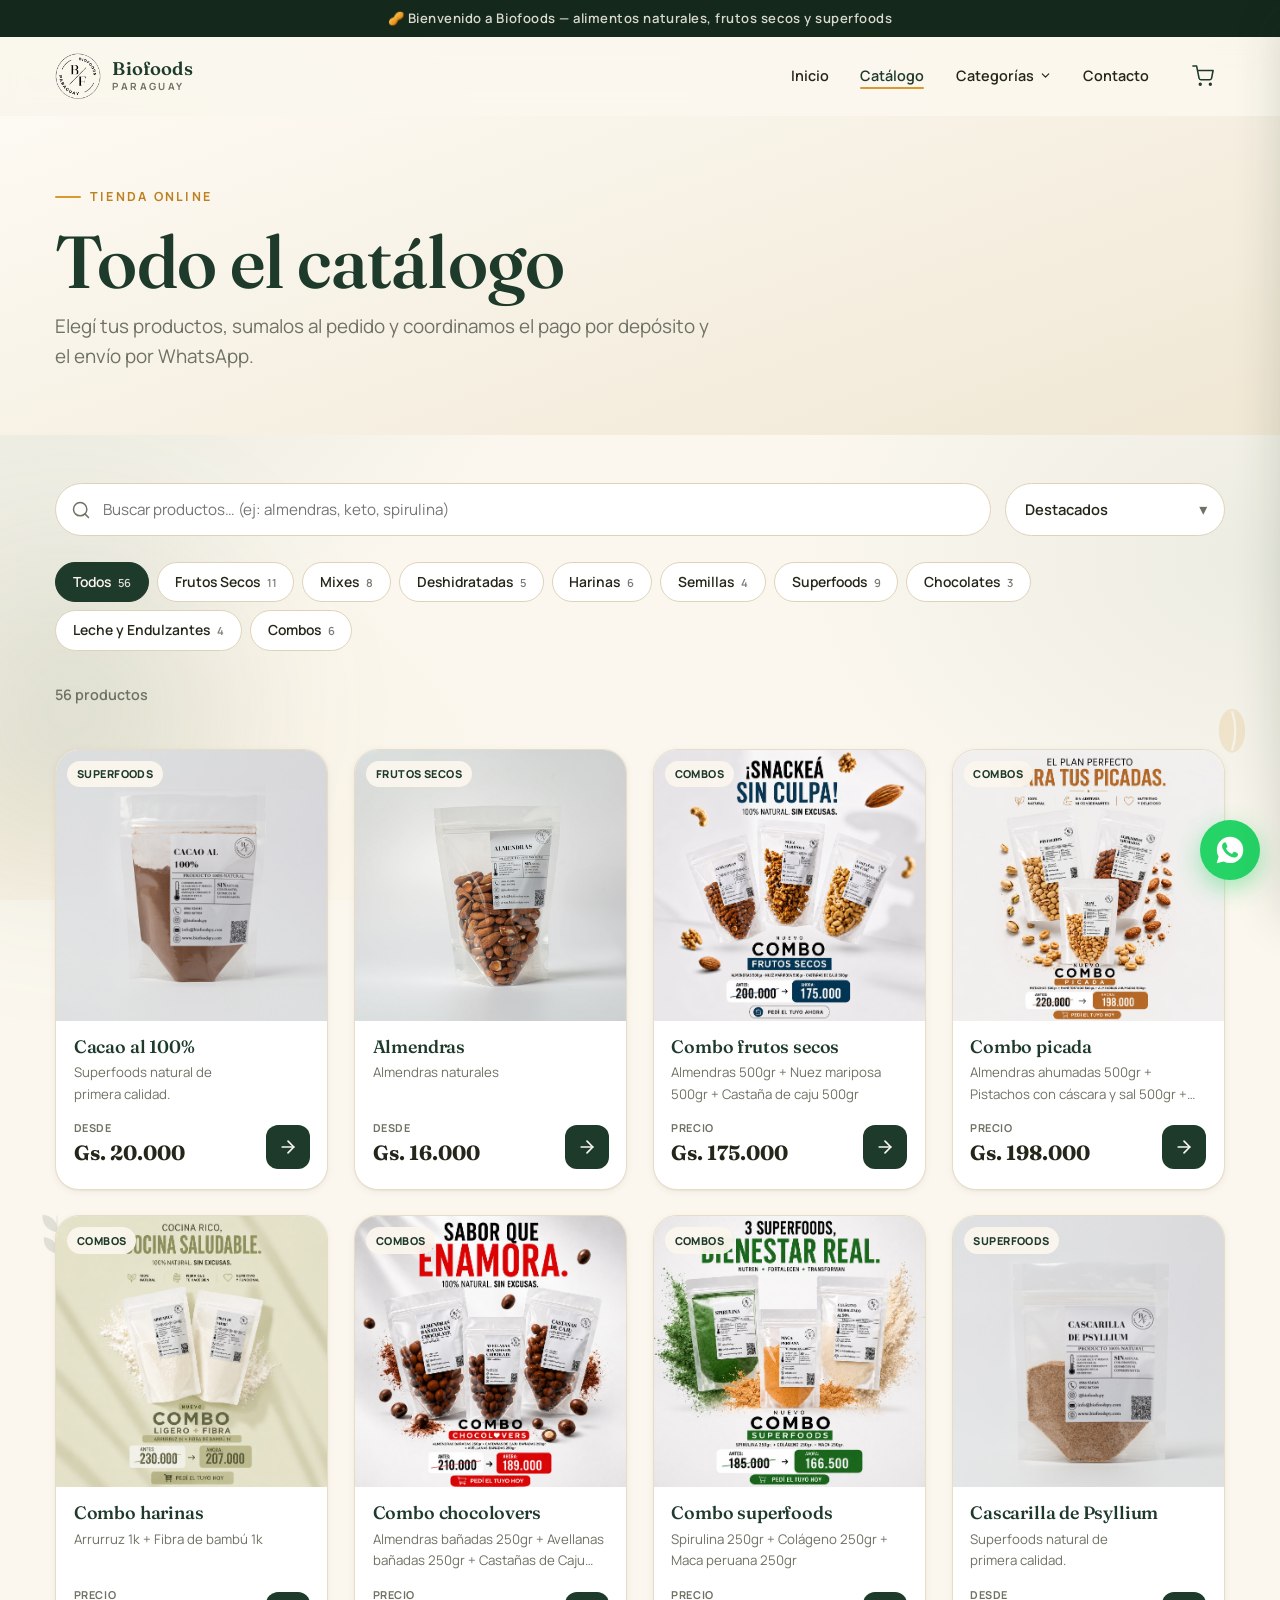
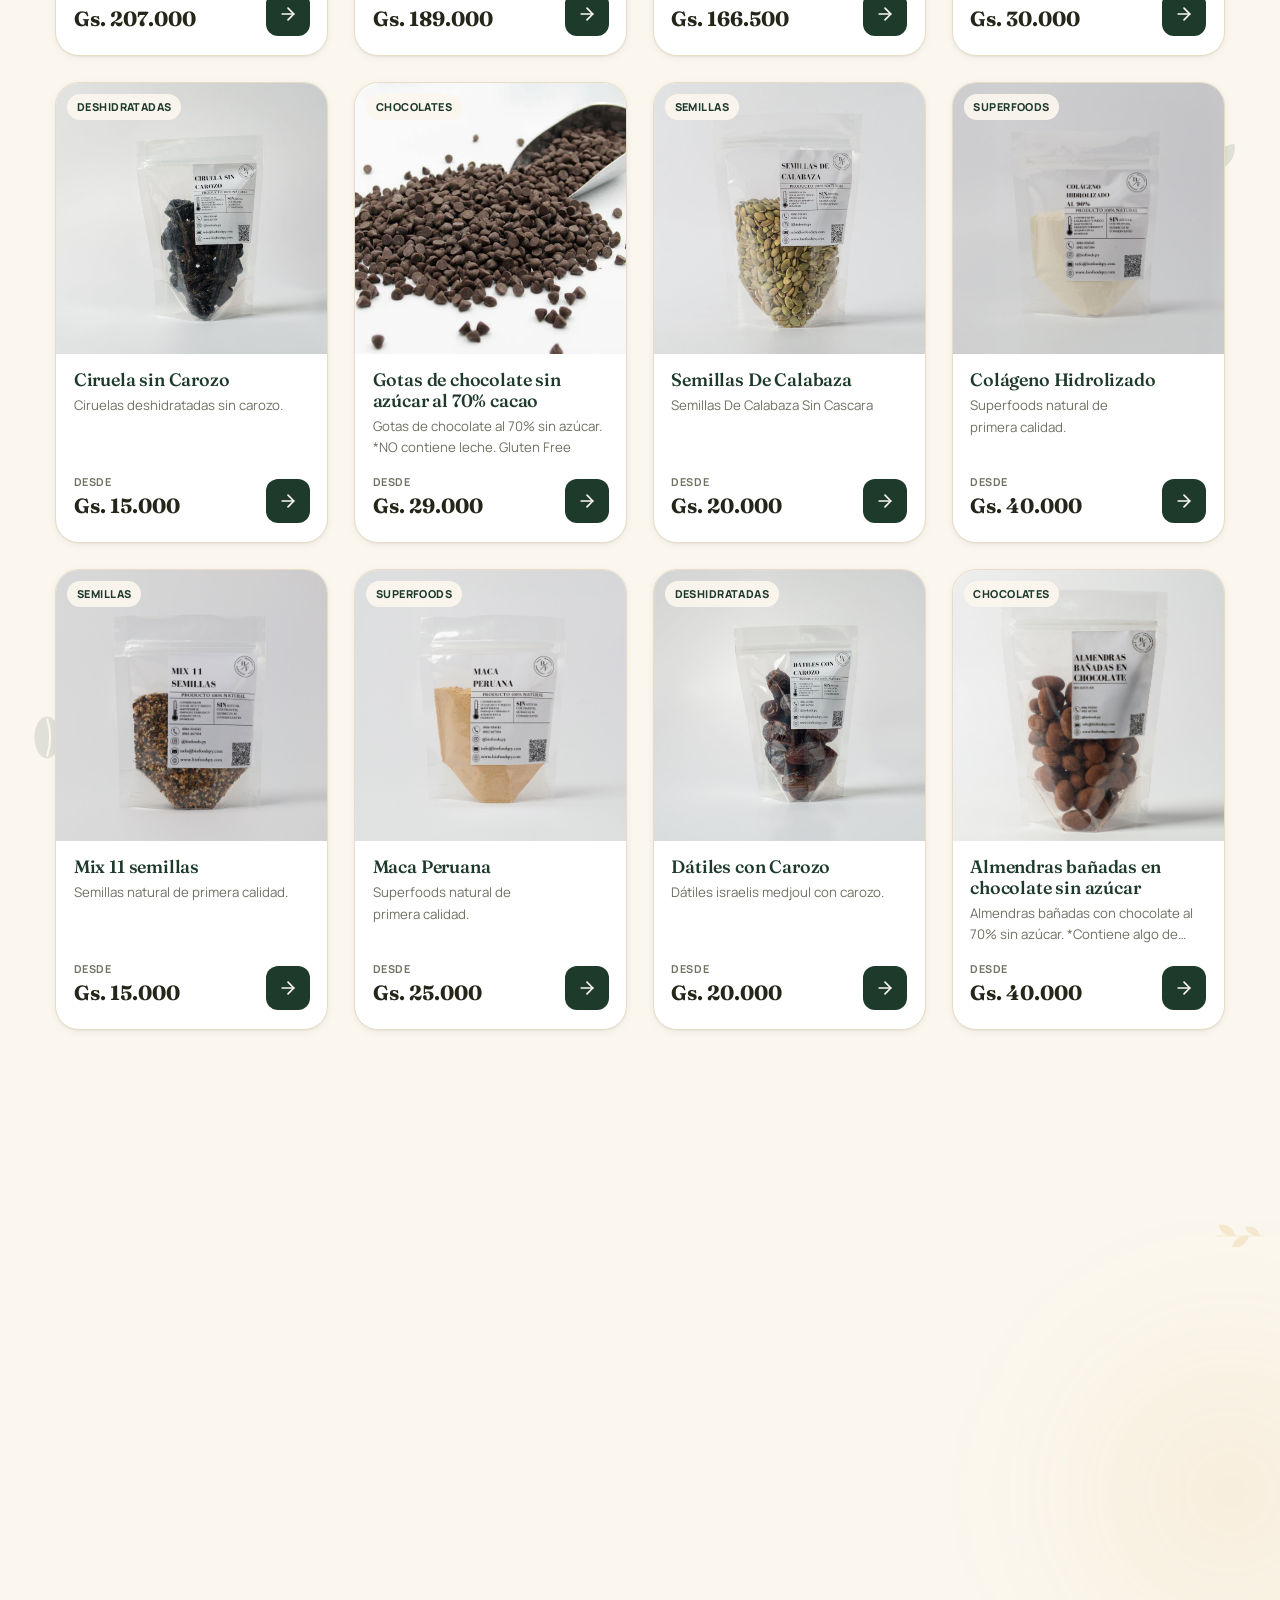
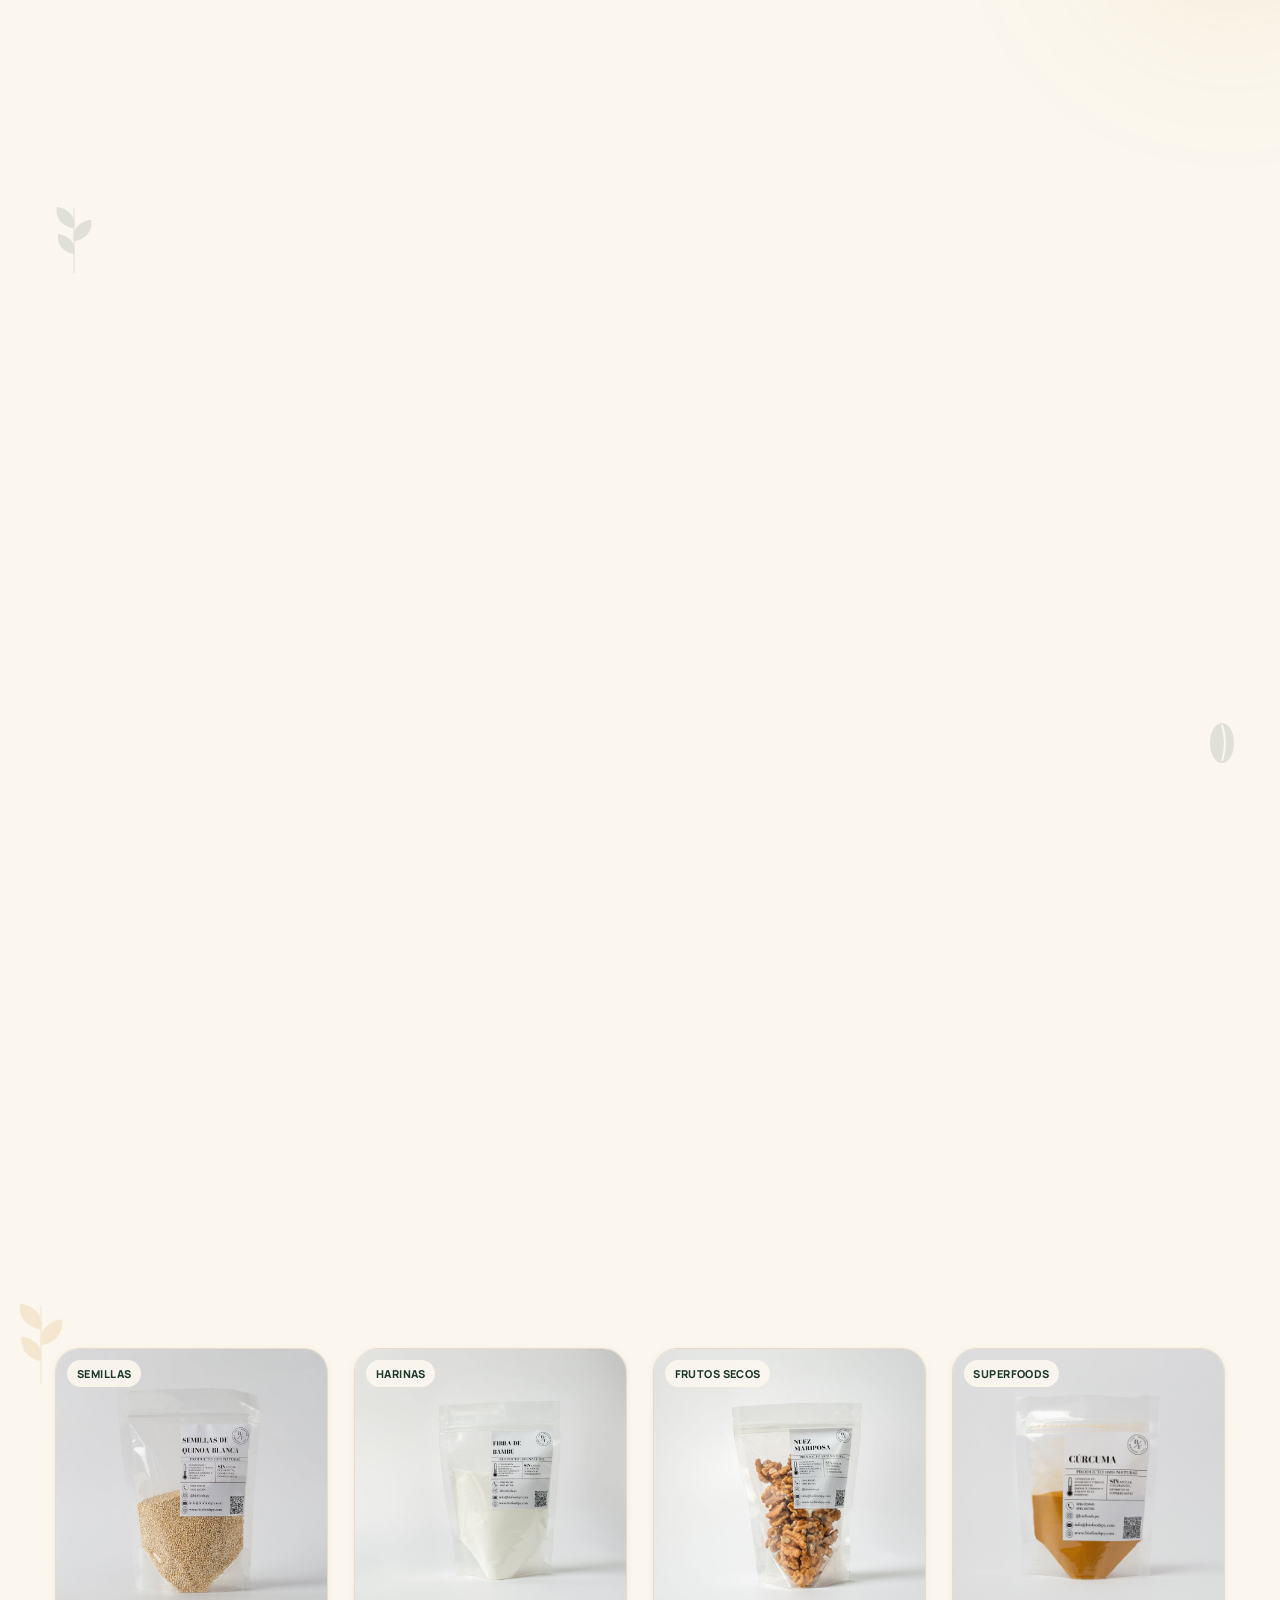
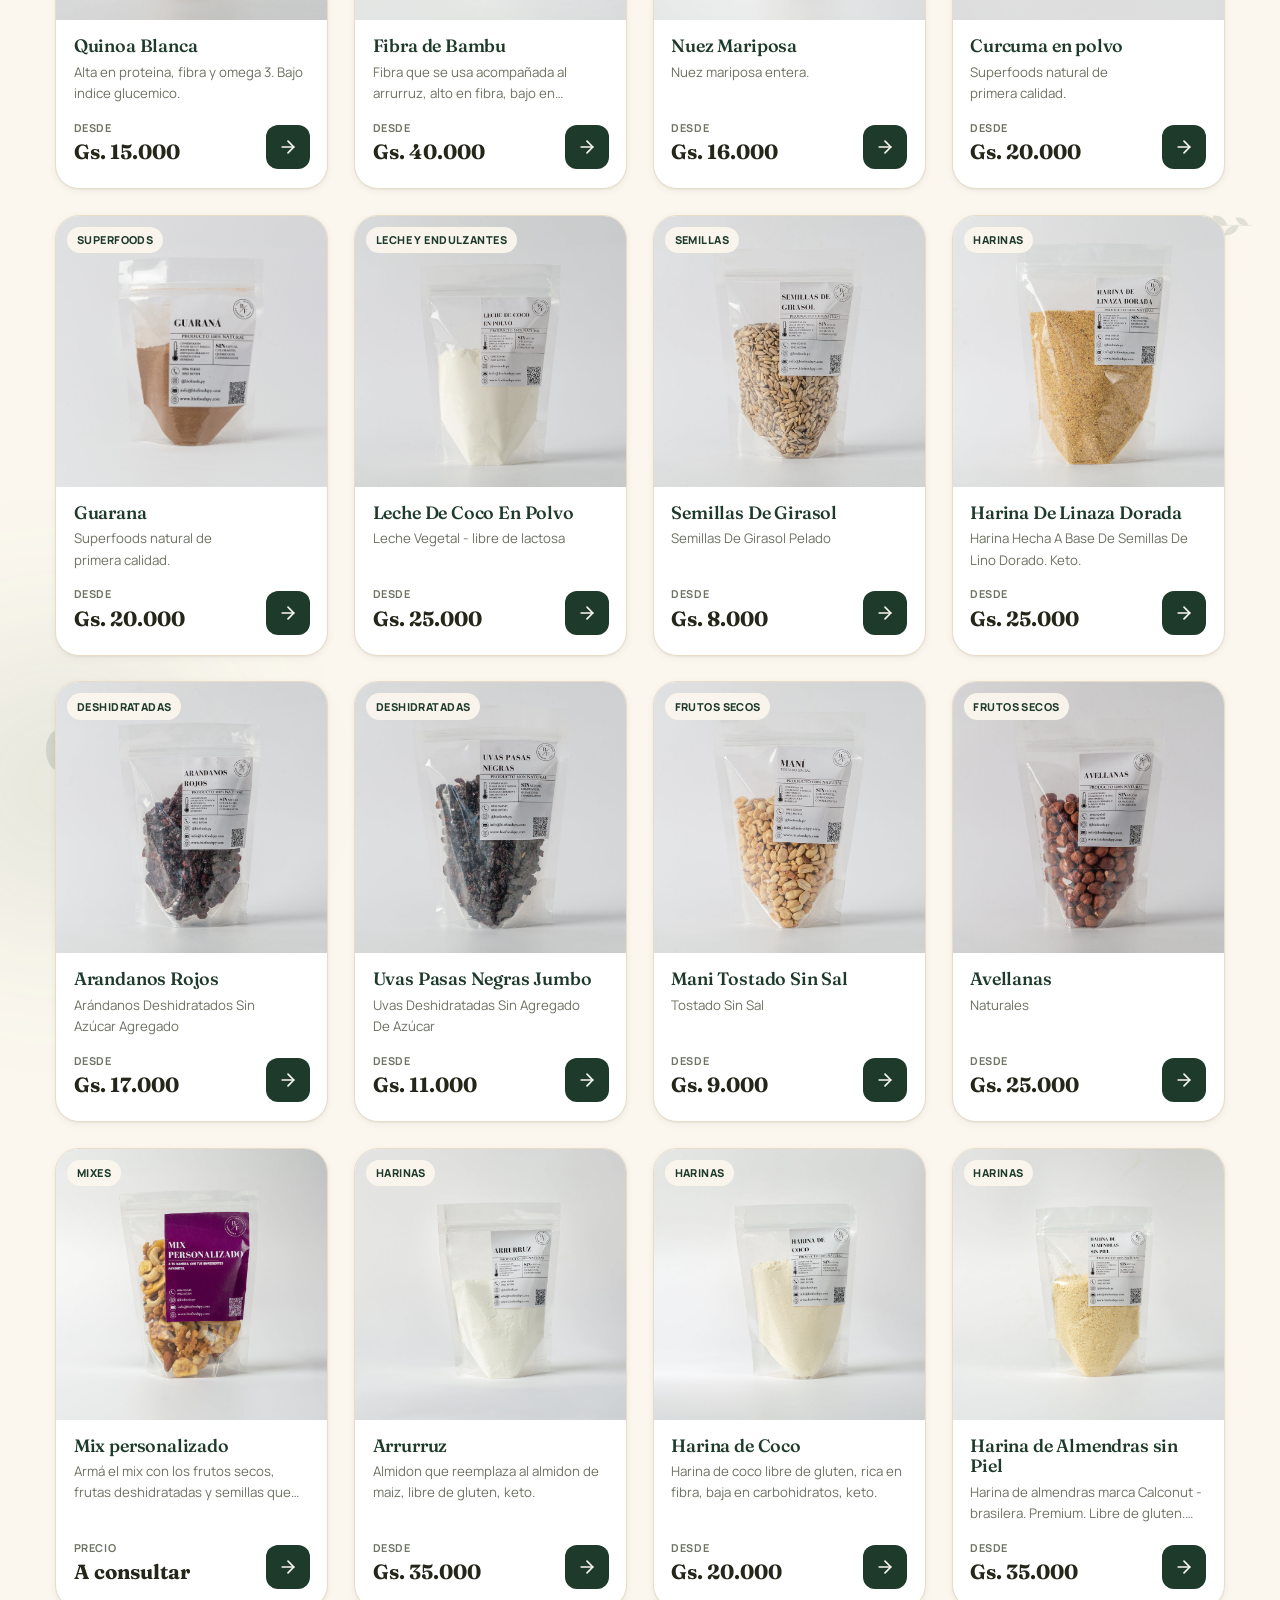
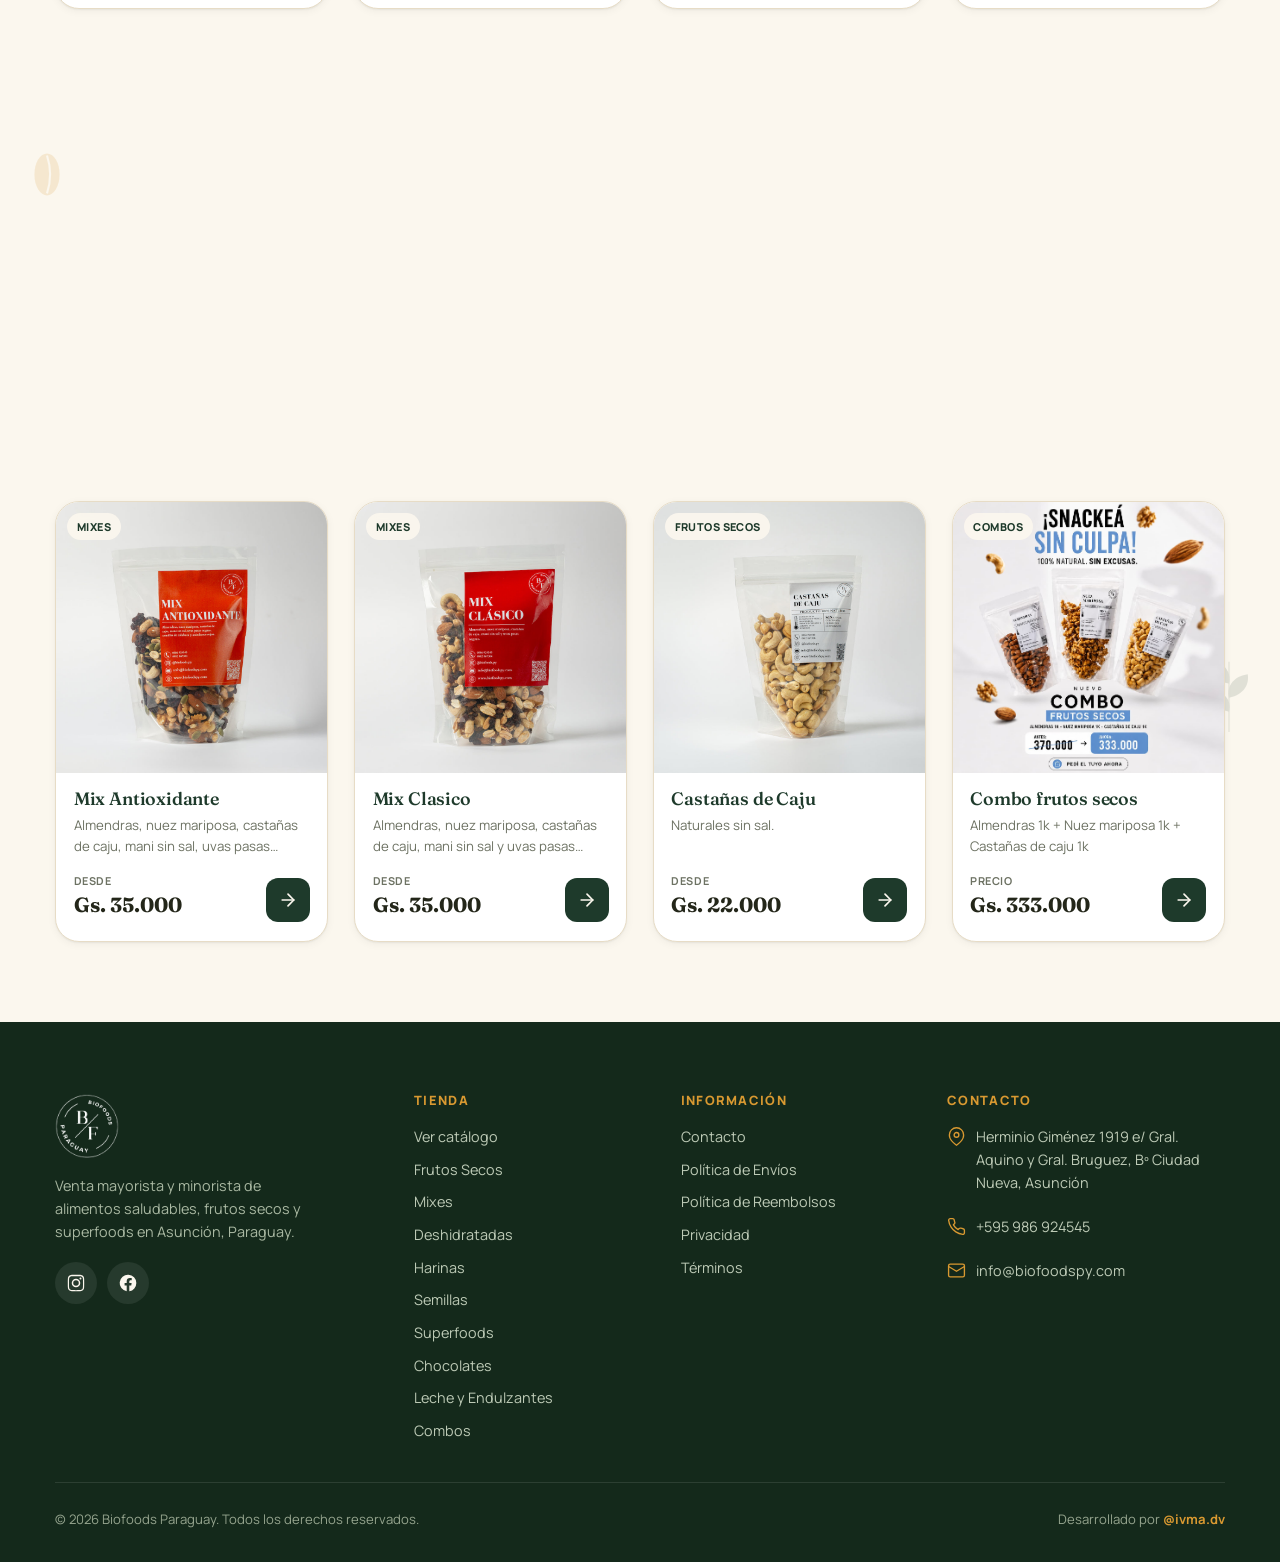
==== commit b58c0848: "SEO: Open Graph/Twitter cards, canonical, theme-color, JSON-LD, robots.txt y sitemap.xml Co-Authored" ====
--- a/catalogo.html
+++ b/catalogo.html
@@ -6,6 +6,22 @@
 <title>Catálogo — Biofoods Paraguay</title>
 <meta name="description" content="Explorá todo el catálogo de Biofoods: frutos secos, mixes, frutas deshidratadas, harinas, semillas, superfoods, chocolates, combos y más.">
 <link rel="icon" href="assets/img/logo-black.png">
+<link rel="apple-touch-icon" href="assets/img/logo-black.png">
+<meta name="theme-color" content="#1e3a2b">
+<link rel="canonical" href="https://biofoodspy.com/catalogo.html">
+<meta property="og:type" content="website">
+<meta property="og:site_name" content="Biofoods Paraguay">
+<meta property="og:locale" content="es_PY">
+<meta property="og:title" content="Catálogo — Biofoods Paraguay">
+<meta property="og:description" content="Frutos secos, mixes, deshidratadas, harinas, semillas, superfoods, chocolates y combos. Elegí natural.">
+<meta property="og:url" content="https://biofoodspy.com/catalogo.html">
+<meta property="og:image" content="https://biofoodspy.com/assets/img/mix-premium-1.jpg">
+<meta property="og:image:width" content="1350">
+<meta property="og:image:height" content="900">
+<meta name="twitter:card" content="summary_large_image">
+<meta name="twitter:title" content="Catálogo — Biofoods Paraguay">
+<meta name="twitter:description" content="Todo el catálogo de alimentos naturales de Biofoods.">
+<meta name="twitter:image" content="https://biofoodspy.com/assets/img/mix-premium-1.jpg">
 <link rel="preconnect" href="https://fonts.googleapis.com">
 <link rel="preconnect" href="https://fonts.gstatic.com" crossorigin>
 <link href="https://fonts.googleapis.com/css2?family=Fraunces:opsz,wght@9..144,400;9..144,500;9..144,560;9..144,600&family=Manrope:wght@400;500;600;700;800&display=swap" rel="stylesheet">
--- a/css/styles.css
+++ b/css/styles.css
@@ -105,6 +105,8 @@
 .btn--ghost:hover{background:var(--white);box-shadow:inset 0 0 0 1.6px var(--forest)}
 .btn--light{--bg:var(--cream);--fg:var(--forest)}
 .btn--light:hover{background:#fff}
+.btn--outline{--bg:transparent;--fg:var(--cream);box-shadow:inset 0 0 0 1.6px rgba(251,247,238,.55)}
+.btn--outline:hover{background:rgba(251,247,238,.12);box-shadow:inset 0 0 0 1.6px var(--cream)}
 .btn--wa{--bg:#25d366;--fg:#08331a}
 .btn--wa:hover{background:#1eb257}
 .btn--block{width:100%}
@@ -137,6 +139,22 @@
 .main-nav a.active{color:var(--forest)}
 .main-nav a.active::after{content:"";position:absolute;left:.8rem;right:.8rem;bottom:.34rem;height:2px;background:var(--amber);border-radius:2px}
 
+/* Categorías dropdown (desktop) */
+.main-nav .has-dropdown{position:relative}
+.main-nav .has-dropdown::after{content:"";position:absolute;top:100%;left:0;right:0;height:14px}
+.nav-drop-toggle{display:inline-flex;align-items:center;gap:.32rem;cursor:pointer}
+.nav-drop-toggle svg{width:13px;height:13px;transition:transform .25s var(--ease)}
+.has-dropdown:hover .nav-drop-toggle svg,.has-dropdown:focus-within .nav-drop-toggle svg{transform:rotate(180deg)}
+.nav-dropdown{position:absolute;top:calc(100% + 12px);left:50%;transform:translateX(-50%) translateY(8px);
+  background:var(--white);border:1px solid var(--sand);border-radius:18px;box-shadow:var(--shadow-lg);
+  padding:.5rem;min-width:240px;display:grid;gap:.1rem;z-index:70;
+  opacity:0;visibility:hidden;transition:opacity .25s var(--ease),transform .25s var(--ease),visibility .25s}
+.has-dropdown:hover .nav-dropdown,.has-dropdown:focus-within .nav-dropdown{opacity:1;visibility:visible;transform:translateX(-50%) translateY(0)}
+.nav-dropdown a{display:flex;align-items:center;gap:.6rem;padding:.6rem .8rem;border-radius:11px;font-weight:600;font-size:.9rem;color:var(--ink)}
+.nav-dropdown a::after{display:none}
+.nav-dropdown a:hover{background:var(--cream-2);color:var(--forest)}
+.nav-dropdown .cm-emoji{font-size:1.05rem;line-height:1}
+
 .header-actions{display:flex;align-items:center;gap:.35rem}
 .icon-btn{width:44px;height:44px;border-radius:50%;display:grid;place-items:center;color:var(--forest);
   transition:background .2s,transform .2s;position:relative}
@@ -149,40 +167,49 @@
 .nav-toggle{display:none}
 
 /* Mobile menu */
-.mobile-nav{position:fixed;inset:0;z-index:70;background:var(--cream);padding:1.2rem;
+.mobile-nav{position:fixed;inset:0;z-index:70;background:var(--cream);padding:1.2rem;height:100dvh;
   transform:translateX(100%);transition:transform .38s var(--ease);display:flex;flex-direction:column;visibility:hidden}
 .mobile-nav.open{transform:translateX(0);visibility:visible}
-.mobile-nav__top{display:flex;justify-content:space-between;align-items:center;height:var(--header-h)}
+.mobile-nav__top{display:flex;justify-content:space-between;align-items:center;height:var(--header-h);flex-shrink:0}
+.mobile-nav__scroll{flex:1;overflow-y:auto;-webkit-overflow-scrolling:touch;min-height:0}
 .mobile-nav ul{margin-top:1rem;display:flex;flex-direction:column;gap:.2rem}
 .mobile-nav a{display:block;font-family:var(--font-display);font-size:1.5rem;color:var(--forest);
   padding:.7rem .4rem;border-bottom:1px solid var(--sand)}
-.mobile-nav__footer{margin-top:auto;display:flex;gap:.8rem;padding-top:1.2rem}
+.mobile-nav__footer{flex-shrink:0;display:flex;gap:.8rem;padding-top:1.2rem;
+  padding-bottom:calc(env(safe-area-inset-bottom) + .4rem)}
+/* mobile categories accordion */
+.m-has-sub .m-sub-toggle{display:flex;align-items:center;justify-content:space-between;width:100%;
+  font-family:var(--font-display);font-size:1.5rem;color:var(--forest);padding:.7rem .4rem;
+  border-bottom:1px solid var(--sand);cursor:pointer}
+.m-has-sub .m-sub-toggle svg{width:20px;height:20px;transition:transform .3s var(--ease)}
+.m-has-sub.open .m-sub-toggle svg{transform:rotate(180deg)}
+.m-sub{display:grid;max-height:0;overflow:hidden;transition:max-height .4s var(--ease)}
+.m-has-sub.open .m-sub{max-height:680px}
+.m-sub a{font-family:var(--font-sans)!important;font-size:1.02rem!important;color:var(--ink)!important;
+  padding:.55rem .4rem .55rem 1.1rem;border-bottom:1px solid var(--cream-2);display:flex;align-items:center;gap:.6rem}
+.m-sub .cm-emoji{font-size:1.05rem}
 
 /* ---------- Announcement ---------- */
 .announce{background:var(--pine);color:var(--cream);text-align:center;font-size:.82rem;font-weight:600;
   letter-spacing:.04em;padding:.5rem 1rem}
 .announce span{opacity:.85}
 
-/* ---------- Hero ---------- */
-.hero{position:relative;overflow:hidden;background:linear-gradient(160deg,#fdfaf3,#f2e9d7)}
-.hero__grid{display:grid;grid-template-columns:1.05fr .95fr;gap:clamp(1.5rem,4vw,3.5rem);align-items:center;
-  padding-block:clamp(2.5rem,6vw,4.5rem)}
-.hero__content{max-width:33rem}
-.hero h1{margin-bottom:1.3rem}
-.hero h1 em{font-style:italic;color:var(--amber-600)}
-.hero__lead{font-size:clamp(1.05rem,1.7vw,1.25rem);color:var(--muted);margin-bottom:2rem}
+/* ---------- Hero (video background) ---------- */
+.hero{position:relative;overflow:hidden;background:var(--pine);
+  min-height:min(86vh,700px);display:flex;align-items:center}
+.hero__bg{position:absolute;inset:0;width:100%;height:100%;object-fit:cover;z-index:0}
+.hero__scrim{position:absolute;inset:0;z-index:1;
+  background:linear-gradient(100deg,rgba(15,32,20,.9) 0%,rgba(15,32,20,.7) 42%,rgba(15,32,20,.4) 72%,rgba(15,32,20,.55) 100%)}
+.hero__inner{position:relative;z-index:2;width:100%;padding-block:clamp(3rem,9vh,5.5rem)}
+.hero__content{max-width:38rem;color:var(--cream)}
+.hero .eyebrow{color:var(--amber)}
+.hero h1{color:var(--cream);margin-bottom:1.3rem;text-shadow:0 2px 24px rgba(0,0,0,.28)}
+.hero h1 em{font-style:italic;color:var(--amber)}
+.hero__lead{font-size:clamp(1.05rem,1.7vw,1.25rem);color:#e7ede2;margin-bottom:2rem;max-width:34rem;text-shadow:0 1px 12px rgba(0,0,0,.3)}
 .hero__cta{display:flex;flex-wrap:wrap;gap:.8rem}
-.hero__stats{display:flex;gap:2.2rem;margin-top:2.6rem;flex-wrap:wrap}
-.hero__stat b{font-family:var(--font-display);font-size:1.9rem;color:var(--forest);display:block;line-height:1}
-.hero__stat span{font-size:.82rem;color:var(--muted);font-weight:600}
-.hero__visual{position:relative}
-.hero__visual img{width:100%;border-radius:var(--radius-xl);box-shadow:var(--shadow-lg);object-fit:cover;aspect-ratio:4/5}
-.hero__badge{position:absolute;bottom:-18px;left:-18px;background:var(--white);border-radius:20px;
-  padding:1rem 1.2rem;box-shadow:var(--shadow-md);display:flex;align-items:center;gap:.75rem;max-width:230px}
-.hero__badge .dot{width:42px;height:42px;border-radius:12px;background:var(--cream-2);display:grid;place-items:center;font-size:1.4rem;flex-shrink:0}
-.hero__badge b{display:block;font-size:.9rem;color:var(--forest)}
-.hero__badge span{font-size:.76rem;color:var(--muted)}
-.hero__leaf{position:absolute;font-size:2rem;opacity:.5;animation:float 6s ease-in-out infinite}
+.hero__stats{display:flex;gap:2.4rem;margin-top:2.8rem;flex-wrap:wrap}
+.hero__stat b{font-family:var(--font-display);font-size:2rem;color:var(--cream);display:block;line-height:1}
+.hero__stat span{font-size:.82rem;color:#cddac8;font-weight:600}
 
 @keyframes float{0%,100%{transform:translateY(0) rotate(0)}50%{transform:translateY(-12px) rotate(6deg)}}
 
@@ -193,22 +220,61 @@
 .trust__track span::before{content:"✦";color:var(--amber)}
 @keyframes marquee{to{transform:translateX(-50%)}}
 
+/* ---------- Product carousel (auto-scroll) ---------- */
+.carousel{position:relative;overflow:hidden;
+  -webkit-mask-image:linear-gradient(90deg,transparent,#000 5%,#000 95%,transparent);
+  mask-image:linear-gradient(90deg,transparent,#000 5%,#000 95%,transparent)}
+.carousel__track{display:flex;width:max-content;padding-block:1.2rem;will-change:transform;
+  animation:marquee var(--marquee-duration,48s) linear infinite}
+.carousel .card{flex:0 0 clamp(238px,26vw,296px);width:clamp(238px,26vw,296px);margin-right:clamp(1rem,2vw,1.6rem)}
+
+/* ---------- Background decorations ---------- */
+.deco-root{position:absolute;inset:0;display:flex;justify-content:center;color:var(--forest);opacity:.06;pointer-events:none;z-index:0}
+.deco-root svg{width:100%;height:100%}
+.deco-seeds{position:absolute;top:0;bottom:0;width:110px;color:var(--forest);opacity:.13;pointer-events:none;z-index:0}
+.deco-seeds svg{height:100%;width:100%}
+.deco-seeds--left{left:0}
+.deco-seeds--right{right:0}
+@media (max-width:900px){.deco-seeds{width:70px;opacity:.1}}
+@media (max-width:640px){.deco-seeds{width:40px;opacity:.14}}
+
+/* Botanical scattered field (catálogo throughout) */
+body[data-page="catalog"]{background:
+  radial-gradient(1100px 560px at 100% 4%, rgba(217,153,49,.09), transparent 58%),
+  radial-gradient(1000px 720px at 0% 32%, rgba(60,102,80,.11), transparent 55%),
+  radial-gradient(900px 620px at 100% 62%, rgba(60,102,80,.08), transparent 55%),
+  radial-gradient(1000px 640px at 0% 92%, rgba(217,153,49,.07), transparent 55%),
+  var(--cream);background-attachment:fixed}
+body[data-page="catalog"] main{position:relative}
+body[data-page="catalog"] main > section{position:relative;z-index:1}
+.leaf-field{position:absolute;inset:0;overflow:hidden;pointer-events:none;z-index:0}
+.leaf-field .blob{position:absolute;border-radius:50%;filter:blur(70px)}
+.leaf-field .lf{position:absolute;color:var(--forest);opacity:.12;
+  animation:sway 8s var(--ease) infinite;will-change:transform}
+.leaf-field .lf.amber{color:var(--amber);opacity:.16}
+.leaf-field .lf svg{width:100%;height:auto;display:block}
+@keyframes sway{0%,100%{transform:translateY(0) rotate(var(--r,0deg))}
+  50%{transform:translateY(-16px) rotate(calc(var(--r,0deg) + 6deg))}}
+@media (max-width:560px){.leaf-field .lf{opacity:.07}.leaf-field .lf.amber{opacity:.1}}
+@media (prefers-reduced-motion:reduce){.leaf-field .lf{animation:none}}
+
 /* ---------- Category tiles ---------- */
-.cat-grid{display:grid;grid-template-columns:repeat(auto-fill,minmax(180px,1fr));gap:1rem}
-.cat-tile{position:relative;border-radius:var(--radius-lg);overflow:hidden;background:var(--forest);
-  aspect-ratio:1/1.05;display:flex;flex-direction:column;justify-content:flex-end;padding:1.1rem;
-  color:var(--cream);isolation:isolate;transition:transform .35s var(--ease),box-shadow .35s var(--ease)}
-.cat-tile img{position:absolute;inset:0;width:100%;height:100%;object-fit:cover;z-index:-2;transition:transform .6s var(--ease)}
-.cat-tile::after{content:"";position:absolute;inset:0;z-index:-1;
-  background:linear-gradient(to top,rgba(20,41,27,.82) 8%,rgba(20,41,27,.15) 60%,rgba(20,41,27,.35))}
-.cat-tile:hover{transform:translateY(-6px);box-shadow:var(--shadow-lg)}
-.cat-tile:hover img{transform:scale(1.08)}
-.cat-tile b{font-family:var(--font-display);font-size:1.2rem;line-height:1.1}
-.cat-tile small{font-size:.78rem;opacity:.82;font-weight:600;margin-top:.15rem}
-.cat-tile .arrow{position:absolute;top:1rem;right:1rem;width:34px;height:34px;border-radius:50%;
-  background:rgba(251,247,238,.16);backdrop-filter:blur(4px);display:grid;place-items:center;
-  transition:background .3s,transform .3s}
-.cat-tile:hover .arrow{background:var(--amber);color:#3a2a08;transform:rotate(-45deg)}
+.cat-grid{display:grid;grid-template-columns:repeat(3,1fr);gap:1rem}
+.cat-tile{display:flex;flex-direction:column;background:var(--white);border:1px solid var(--sand);
+  border-radius:var(--radius);overflow:hidden;box-shadow:var(--shadow-sm);
+  transition:transform .35s var(--ease),box-shadow .35s var(--ease)}
+.cat-tile:hover{transform:translateY(-6px);box-shadow:var(--shadow-md);border-color:var(--sand-line)}
+.cat-tile__img{position:relative;aspect-ratio:16/10;overflow:hidden;background:var(--cream-2)}
+.cat-tile__img img{width:100%;height:100%;object-fit:cover;transition:transform .6s var(--ease)}
+.cat-tile:hover .cat-tile__img img{transform:scale(1.06)}
+.cat-tile__cap{padding:.75rem 1rem .9rem;display:flex;flex-direction:column;gap:.12rem}
+.cat-tile__cap b{font-family:var(--font-display);font-size:1.12rem;line-height:1.1;color:var(--forest)}
+.cat-tile__cap small{font-size:.74rem;font-weight:700;color:var(--muted)}
+.cat-tile .arrow{position:absolute;top:.7rem;right:.7rem;width:32px;height:32px;border-radius:50%;
+  background:rgba(255,255,255,.92);color:var(--forest);backdrop-filter:blur(4px);display:grid;place-items:center;
+  box-shadow:var(--shadow-sm);transition:background .3s,color .3s,transform .3s}
+.cat-tile .arrow svg{width:16px;height:16px}
+.cat-tile:hover .arrow{background:var(--forest);color:var(--cream);transform:rotate(-45deg)}
 
 /* ---------- Product card ---------- */
 .product-grid{display:grid;grid-template-columns:repeat(auto-fill,minmax(230px,1fr));gap:clamp(1rem,2.2vw,1.6rem)}
@@ -343,6 +409,10 @@
 .drawer__foot{border-top:1px solid var(--sand);padding:1.3rem 1.4rem;background:var(--cream-2)}
 .drawer__total{display:flex;justify-content:space-between;align-items:baseline;margin-bottom:1rem}
 .drawer__total b{font-family:var(--font-display);font-size:1.7rem;color:var(--forest)}
+.drawer__clear{width:100%;display:flex;align-items:center;justify-content:center;gap:.45rem;margin-top:.7rem;
+  padding:.6rem;border-radius:100px;font-weight:700;font-size:.85rem;color:var(--terracotta);transition:background .2s,color .2s}
+.drawer__clear:hover{background:rgba(189,100,64,.1)}
+.drawer__clear svg{width:17px;height:17px}
 .drawer__note{font-size:.76rem;color:var(--muted);text-align:center;margin-top:.7rem}
 
 /* ---------- Checkout modal ---------- */
@@ -363,7 +433,21 @@
 .toggle-opt small{display:block;font-weight:600;font-size:.75rem;color:var(--muted);margin-top:.15rem}
 .toggle-opt.active{border-color:var(--forest);background:var(--forest);color:var(--cream)}
 .toggle-opt.active small{color:#cddac8}
-.deposit-box{background:var(--white);border:1px dashed var(--sand-line);border-radius:14px;padding:1rem 1.1rem;font-size:.85rem;margin:1.2rem 0}
+.map-picker{position:relative;border-radius:14px;overflow:hidden;border:1.6px solid var(--sand-line)}
+#ckMap{height:220px;width:100%;background:var(--cream-2);z-index:1}
+.map-geo{position:absolute;top:10px;right:10px;z-index:400;display:inline-flex;align-items:center;gap:.4rem;
+  background:var(--white);color:var(--forest);font-weight:700;font-size:.8rem;padding:.5rem .8rem;border-radius:100px;box-shadow:var(--shadow-md)}
+.map-geo:hover{background:var(--forest);color:var(--cream)}
+.map-geo svg{width:16px;height:16px}
+.map-hint{font-size:.78rem;color:var(--muted);margin-top:.5rem}
+.map-hint.set{color:var(--forest);font-weight:600}
+.map-hint a{color:var(--amber-600);font-weight:700;text-decoration:underline}
+.biofoods-pin{background:none;border:none;font-size:26px;line-height:1;text-align:center;filter:drop-shadow(0 2px 3px rgba(0,0,0,.3))}
+.ck-total{display:flex;justify-content:space-between;align-items:center;background:var(--forest);color:var(--cream);
+  border-radius:14px;padding:.9rem 1.1rem;margin-top:1.2rem}
+.ck-total span{font-weight:700;font-size:.9rem}
+.ck-total b{font-family:var(--font-display);font-size:1.5rem;color:var(--cream)}
+.deposit-box{background:var(--white);border:1px dashed var(--sand-line);border-radius:14px;padding:1rem 1.1rem;font-size:.85rem;margin:.7rem 0 1.2rem}
 .deposit-box b{color:var(--forest)}
 .deposit-box .row{display:flex;justify-content:space-between;gap:1rem;padding:.15rem 0}
 .deposit-box .row span:last-child{font-weight:700;color:var(--ink)}
@@ -408,13 +492,16 @@
   *{animation:none!important;transition-duration:.01ms!important}
   [data-reveal]{opacity:1;transform:none}
   html{scroll-behavior:auto}
+  .carousel{overflow-x:auto;-webkit-overflow-scrolling:touch}
 }
 
 /* ---------- Toast ---------- */
-.toast{position:fixed;left:50%;bottom:30px;transform:translate(-50%,120%);z-index:110;
+.toast{position:fixed;left:50%;bottom:30px;transform:translate(-50%,200%);z-index:110;
+  opacity:0;visibility:hidden;pointer-events:none;
   background:var(--forest);color:var(--cream);padding:.9rem 1.4rem;border-radius:100px;font-weight:700;font-size:.9rem;
-  box-shadow:var(--shadow-lg);display:flex;align-items:center;gap:.6rem;transition:transform .4s var(--ease)}
-.toast.show{transform:translate(-50%,0)}
+  box-shadow:var(--shadow-lg);display:flex;align-items:center;gap:.6rem;
+  transition:transform .4s var(--ease),opacity .3s var(--ease),visibility .3s}
+.toast.show{transform:translate(-50%,0);opacity:1;visibility:visible}
 .toast svg{width:20px;height:20px;color:var(--amber)}
 
 /* ---------- Page hero (secondary) ---------- */
@@ -434,6 +521,60 @@
 .map-wrap{border-radius:var(--radius-xl);overflow:hidden;box-shadow:var(--shadow-md);border:1px solid var(--sand);min-height:420px}
 .map-wrap iframe{width:100%;height:100%;min-height:420px;border:0;display:block}
 
+/* ---------- Checkout page ---------- */
+.checkout-h1{font-size:clamp(1.9rem,4vw,2.8rem);margin-bottom:1.5rem}
+.back-link{display:inline-block;color:var(--muted);font-weight:700;font-size:.88rem;margin-bottom:1rem;transition:color .2s}
+.back-link:hover{color:var(--forest)}
+.checkout-wrap{display:grid;grid-template-columns:1fr 400px;gap:clamp(1.5rem,3.5vw,3rem);align-items:start;padding-block:clamp(2rem,5vw,3.5rem)}
+.ck-card{background:var(--white);border:1px solid var(--sand);border-radius:var(--radius-lg);padding:clamp(1.2rem,2.5vw,1.8rem);margin-bottom:1.3rem;box-shadow:var(--shadow-sm)}
+.ck-h2{font-size:1.3rem;margin-bottom:1.1rem}
+.ck-row2{display:grid;grid-template-columns:1fr 1fr;gap:1rem}
+.ck-label{font-weight:800;font-size:.8rem;letter-spacing:.06em;text-transform:uppercase;color:var(--muted);margin:1.2rem 0 .7rem}
+.ck-note{font-size:.83rem;color:var(--muted);margin-top:.9rem}
+.ck-upload{margin-top:1rem}
+.ck-upload label small{font-weight:600;color:var(--muted);text-transform:none;letter-spacing:0}
+.ck-upload input[type=file]{width:100%;padding:.75rem;border:1.7px dashed var(--sand-line);border-radius:12px;background:var(--white);font-size:.88rem;cursor:pointer;transition:border-color .2s,background .2s}
+.ck-upload input[type=file]:hover{border-color:var(--forest);background:#f4f8f2}
+.ck-upload input[type=file]::file-selector-button{margin-right:.9rem;border:none;background:var(--forest);color:var(--cream);font-weight:700;padding:.5rem 1rem;border-radius:100px;cursor:pointer;font-family:inherit;font-size:.85rem}
+.upload-name{font-size:.82rem;color:var(--muted);margin-top:.5rem}
+.upload-name.has{color:var(--forest);font-weight:700}
+.status-pill{display:inline-block;padding:.2rem .7rem;border-radius:100px;font-size:.78rem;font-weight:800}
+.status-pill--pending{background:#fbeccb;color:#8a6516}
+.status-pill--paid{background:#d8ecdc;color:#1f6b3a}
+.ship-list{display:grid;gap:.5rem}
+.ship-opt{display:flex;align-items:center;gap:.8rem;padding:.85rem 1.1rem;border:1.6px solid var(--sand-line);border-radius:12px;cursor:pointer;background:var(--white);transition:border-color .2s,background .2s}
+.ship-opt:hover{border-color:var(--forest)}
+.ship-opt.active{border-color:var(--forest);background:#f4f8f2;box-shadow:inset 0 0 0 1px var(--forest)}
+.ship-opt input{accent-color:var(--forest);width:18px;height:18px;flex-shrink:0}
+.ship-name{font-weight:700;flex:1}
+.ship-price{font-family:var(--font-display);font-weight:600;color:var(--forest)}
+.pickup-card{display:flex;gap:.9rem;align-items:flex-start;background:#f4f8f2;border:1.6px solid var(--forest);border-radius:14px;padding:1.1rem;margin-top:1rem}
+.pickup-card svg{width:26px;height:26px;color:var(--forest);flex-shrink:0}
+.pickup-card b{display:block;color:var(--forest);font-family:var(--font-display);font-size:1.05rem}
+.pickup-card span{font-size:.85rem;color:var(--muted)}
+.checkout-summary{position:sticky;top:calc(var(--header-h) + 1.2rem)}
+.summary-inner{background:var(--white);border:1px solid var(--sand);border-radius:var(--radius-lg);padding:1.5rem;box-shadow:var(--shadow-md)}
+.summary-items{display:grid;gap:.9rem;margin-bottom:1.3rem;max-height:320px;overflow-y:auto}
+.sum-item{display:grid;grid-template-columns:52px 1fr auto;gap:.7rem;align-items:center}
+.sum-item img{width:52px;height:52px;border-radius:10px;object-fit:cover;background:var(--cream-2)}
+.sum-item b{display:block;font-family:var(--font-display);font-size:.95rem;color:var(--forest);line-height:1.1}
+.sum-item span{font-size:.76rem;color:var(--muted);font-weight:600}
+.sum-item em{font-style:normal;font-weight:700;font-size:.9rem;white-space:nowrap}
+.summary-line{display:flex;justify-content:space-between;align-items:center;padding:.4rem 0;color:var(--muted);font-weight:600;font-size:.92rem}
+.summary-line b{color:var(--ink);font-weight:700}
+.summary-total{display:flex;justify-content:space-between;align-items:baseline;padding:.9rem 0 1.2rem;margin-top:.4rem;border-top:1px solid var(--sand)}
+.summary-total span{font-weight:700}
+.summary-total b{font-family:var(--font-display);font-size:1.7rem;color:var(--forest)}
+.drawer__note.err{color:var(--terracotta);font-weight:700}
+.ck-confirm{text-align:center;max-width:560px;margin-inline:auto;display:flex;flex-direction:column;align-items:center}
+.ck-confirm__ic{width:76px;height:76px;border-radius:50%;background:var(--forest);display:grid;place-items:center;margin-bottom:1.4rem}
+.ck-confirm__ic svg{width:38px;height:38px;color:var(--cream)}
+.ck-confirm h1{margin-bottom:.8rem}
+.ck-confirm__box{background:var(--white);border:1px solid var(--sand);border-radius:var(--radius-lg);padding:1.3rem 1.5rem;margin:1.6rem 0;width:100%;box-shadow:var(--shadow-sm)}
+.ck-confirm__box .row{display:flex;justify-content:space-between;gap:1rem;padding:.4rem 0;font-size:.92rem;border-bottom:1px solid var(--cream-2)}
+.ck-confirm__box .row:last-child{border-bottom:none}
+.ck-confirm__box .row b{font-family:var(--font-display);font-size:1.3rem;color:var(--forest)}
+
 /* ---------- Responsive ---------- */
 @media (max-width:1000px){
   .footer-grid{grid-template-columns:1fr 1fr}
@@ -441,16 +582,20 @@
   .hero__visual{max-width:440px}
   .combo-cta{grid-template-columns:1fr}
   .pd-gallery{position:static}
+  .checkout-wrap{grid-template-columns:1fr}
+  .checkout-summary{position:static;order:-1}
 }
 @media (max-width:820px){
   :root{--header-h:66px}
   .main-nav,.header-actions .search-only{display:none}
+  .header-actions{margin-left:auto}
   .nav-toggle{display:grid}
   .split{grid-template-columns:1fr}
   .split__media{order:-1}
   .contact-grid{grid-template-columns:1fr}
   .pd-grid{grid-template-columns:1fr}
   .hero__stats{gap:1.4rem}
+  .cat-grid{grid-template-columns:repeat(2,1fr)}
 }
 @media (max-width:560px){
   .brand__tag{display:none}
@@ -461,4 +606,5 @@
   .card__add{width:38px;height:38px}
   .toggle-group{grid-template-columns:1fr}
   .hero__badge{left:0}
-}
+  .ck-row2{grid-template-columns:1fr}
+}
